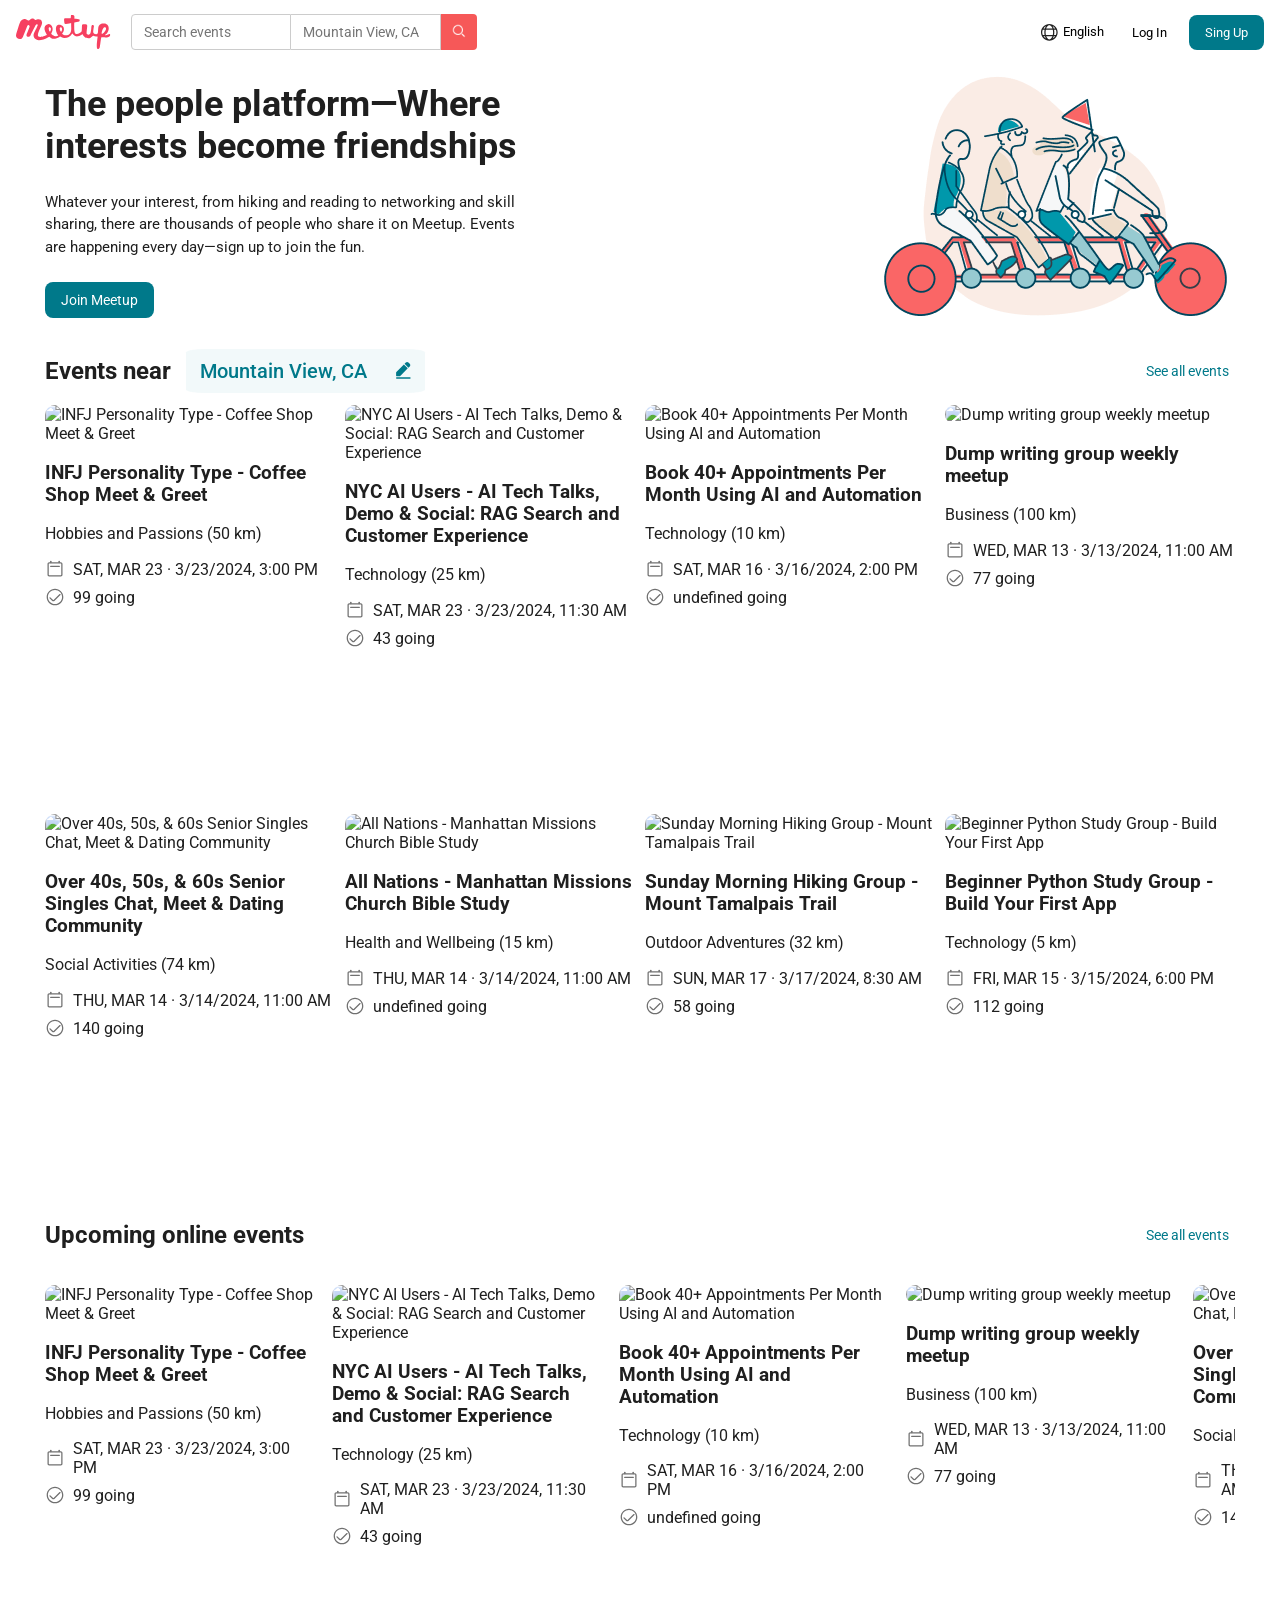
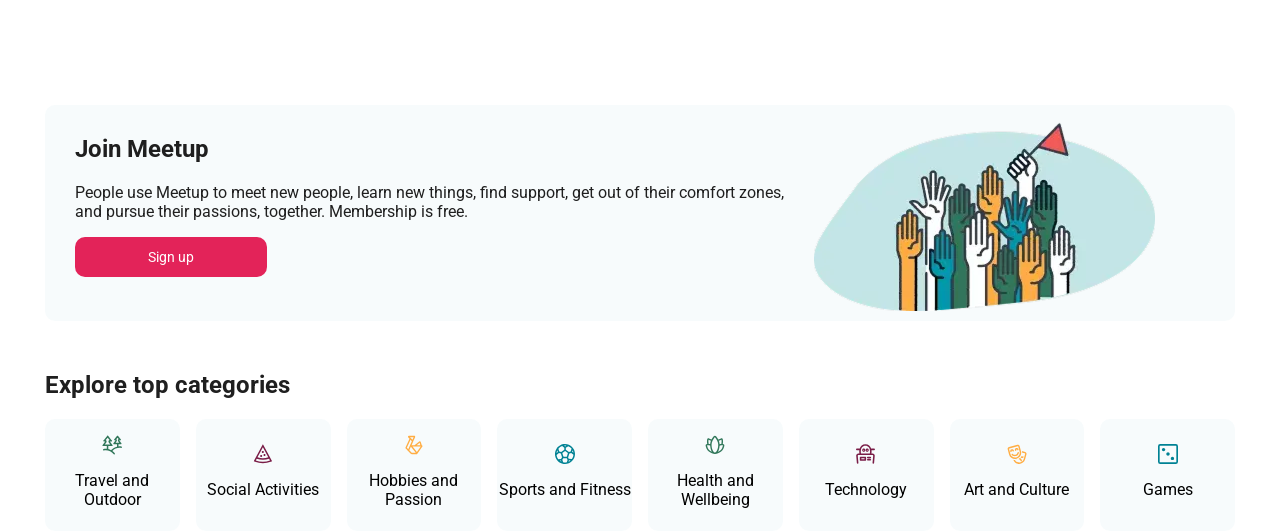
==== index.html @ 77be4f73 "add categories section with dynamic boxes for improved content display" ====
<!DOCTYPE html>
<html lang="en">
  <head>
    <meta charset="UTF-8" />
    <meta name="viewport" content="width=device-width, initial-scale=1.0" />
    <link rel="stylesheet" href="styles/styles.css" />
    <link rel="preconnect" href="https://fonts.googleapis.com" />
    <link rel="preconnect" href="https://fonts.gstatic.com" crossorigin />
    <link
      href="https://fonts.googleapis.com/css2?family=Oswald:wght@200..700&family=Roboto:ital,wght@0,100..900;1,100..900&display=swap"
      rel="stylesheet"
    />
    <title>Document</title>
  </head>
  <body>
    <header>
      <div class="leftside">
        <img src="assets/icons/SVG.svg" alt="logo" id="logo" />
        <form class="search-bar">
          <input type="text" name="" id="" placeholder="Search events" />
          <input type="text" name="" id="" placeholder="Mountain View, CA" />
          <button class="search-button">
            <img src="assets/icons/search.png" alt="search" />
          </button>
        </form>
      </div>
      <div class="rightside">
        <button class="language">
          <img src="assets/icons/language.svg" alt="" />English
        </button>
        <button class="btn-alt" id="logIn">Log In</button>
        <button class="btn" id="signIn">Sing Up</button>
      </div>
    </header>
    <main>
      <div class="mainBlock">
        <div class="textButtonBlock">
          <h1>The people platform—Where interests become friendships</h1>
          <p>
            Whatever your interest, from hiking and reading to networking and
            skill sharing, there are thousands of people who share it on Meetup.
            Events are happening every day—sign up to join the fun.
          </p>
          <button class="btn" id="join">Join Meetup</button>
        </div>

        <div class="imageBox">
          <img src="assets/images/irl_event.svg fill.png" alt="gangbangImg" />
        </div>
      </div>
      <div class="events">
        <div class="eventBar">
          <div class="eventLeft">
            <h2>Events near</h2>
            <div class="eventsAddres">
              <p>Mountain View, CA</p>
              <img src="assets/icons/pancil.svg" alt="penis" />
            </div>
          </div>
          <button class="seAllEventsBtn">See all events</button>
        </div>
        <div class="eventsList"></div>
      </div>
      <div class="upcomigEvents">
        <div class="headerUpEvents">
          <h2>Upcoming online events</h2>
          <button class="seAllUpEventsBtn">See all events</button>
        </div>
        <div class="upcommingList"></div>
      </div>
      <div class="joinMeetUp">
        <div class="joinBox">
          <div class="boxLeft">
            <h2>Join Meetup</h2>
            <p>
              People use Meetup to meet new people, learn new things, find
              support, get out of their comfort zones, and pursue their
              passions, together. Membership is free.
            </p>
            <button class="signInBtn">Sign up</button>
          </div>
          <img src="assets/images/imageHands.png" alt="handJob" />
        </div>
      </div>
      <div class="categories">
        <h2>Explore top categories</h2>
        <!-- This section will contain "Boxes" dynamically added using forEach in JavaScript -->
        <div class="boxes"></div>
      </div>
      <div class="cities"></div>
      <div class="instruction"></div>
      <div class="frendships"></div>
    </main>
    <footer></footer>
    <script src="scripts/script.js"></script>
    <script type="module" src="scripts/script.js"></script>
  </body>
</html>
---- styles/styles.css ----
* {
  box-sizing: border-box;
  font-family: "Roboto", sans-serif;
}

#logo {
  cursor: pointer;
}

body {
  margin: 0;
  font-family: Arial, sans-serif;
  color: #1f1f1f;
}

button {
  border: 0;
  cursor: pointer;
  font-size: 14px;
}

.btn {
  padding: 10px 16px;
  border-radius: 8px;
  background: #00798a;
  color: #fff;
}

.btn-alt {
  background: none;
}

header {
  height: 64px;
  padding: 0 16px;
  display: flex;
  align-items: center;
  justify-content: space-between;
}
header .leftside,
header .rightside {
  display: flex;
  align-items: center;
}
header .leftside {
  gap: 20px;
}
header .rightside {
  gap: 16px;
}
header .rightside button {
  background: none;
  font-size: 13px;
}
header .rightside .btn {
  background: #00798a;
  color: #fff;
}
header .rightside .language {
  display: flex;
  gap: 5px;
}

.search-bar {
  display: flex;
}
.search-bar input {
  height: 36px;
  padding: 0 12px;
  border: 1px solid #ccc;
  font-size: 14px;
}
.search-bar input:first-child {
  width: 160px;
  border-radius: 4px 0 0 4px;
}
.search-bar input:nth-child(2) {
  width: 150px;
  border-left: 0;
}
.search-bar .search-button {
  width: 36px;
  height: 36px;
  background: #f65858;
  border-radius: 0 4px 4px 0;
}
.search-bar .search-button img {
  width: 16px;
  height: 16px;
}

main {
  max-width: 1190px;
  margin: 0 auto;
}

.mainBlock {
  display: flex;
  align-items: center;
  justify-content: space-between;
}

.textButtonBlock {
  max-width: 480px;
}
.textButtonBlock h1 {
  margin: 0 0 24px;
  font-size: 36px;
}
.textButtonBlock p {
  margin: 0 0 24px;
  font-size: 15px;
  line-height: 1.5;
}

.imageBox img {
  max-width: 100%;
}

.eventBar {
  display: flex;
  justify-content: space-between;
  align-items: center;
}

.eventLeft {
  display: flex;
  align-items: center;
  gap: 15px;
}

.eventsAddres {
  background-color: rgba(151, 202, 209, 0.12);
  color: #00798a;
  width: 239.42px;
  height: 44px;
  display: flex;
  justify-content: space-around;
  align-items: center;
  border-radius: 8%;
}
.eventsAddres p {
  font-size: 20px;
  font-weight: 500;
}

.eventsList {
  display: grid;
  grid-template-columns: repeat(4, 1fr);
  grid-template-rows: repeat(4, 1fr);
  gap: 10px;
  height: 750px;
  overflow-y: hidden;
}
.eventsList .event-card {
  width: 100%;
  height: 399px;
}
.eventsList .event-card .event-card__image {
  width: 100%;
  height: 153px;
  -o-object-fit: cover;
     object-fit: cover;
  border-radius: 10px;
}

.event-card__info {
  display: flex;
  align-items: center;
  gap: 8px;
  margin: 0 0 8px;
}
.event-card__info img {
  width: 20px;
  height: 20px;
  flex-shrink: 0;
}

.seAllEventsBtn {
  background-color: transparent;
  color: #00798a;
}

.upcomigEvents {
  margin-top: 30px;
}

.headerUpEvents {
  display: flex;
  justify-content: space-between;
  align-items: center;
  height: 100px;
}

.seAllUpEventsBtn {
  background-color: transparent;
  color: #00798a;
}

.upcommingList {
  display: flex;
  gap: 15px;
  height: 420px;
  overflow-x: auto;
  overflow-y: hidden;
}
.upcommingList .event-card {
  width: 272px;
  height: 399px;
  flex-shrink: 0;
}
.upcommingList .event-card .event-card__image {
  width: 100%;
  height: 153px;
  -o-object-fit: cover;
     object-fit: cover;
  border-radius: 10px;
}

.joinBox {
  display: flex;
  max-width: 1192px;
  max-height: 236px;
  height: 100%;
  width: 100%;
  background-color: rgba(151, 202, 209, 0.08);
  padding: 10px 30px;
  border-radius: 10px;
}

.boxLeft {
  max-width: 739px;
  width: 100%;
}

.signInBtn {
  width: 192px;
  height: 40px;
  background-color: #e32359;
  color: white;
  border: 0;
  border-radius: 10px;
}

.categories {
  margin-top: 50px;
}

.boxes {
  display: flex;
  gap: 16px;
  align-items: center;
  justify-content: center;
}
.boxes .box {
  width: 135px;
  height: 112px;
  background-color: rgba(151, 202, 209, 0.08);
  color: black;
  border-radius: 10px;
  display: flex;
  padding-top: 10px;
  flex-direction: column;
  align-items: center;
  justify-content: center;
  text-align: center;
}/*# sourceMappingURL=styles.css.map */
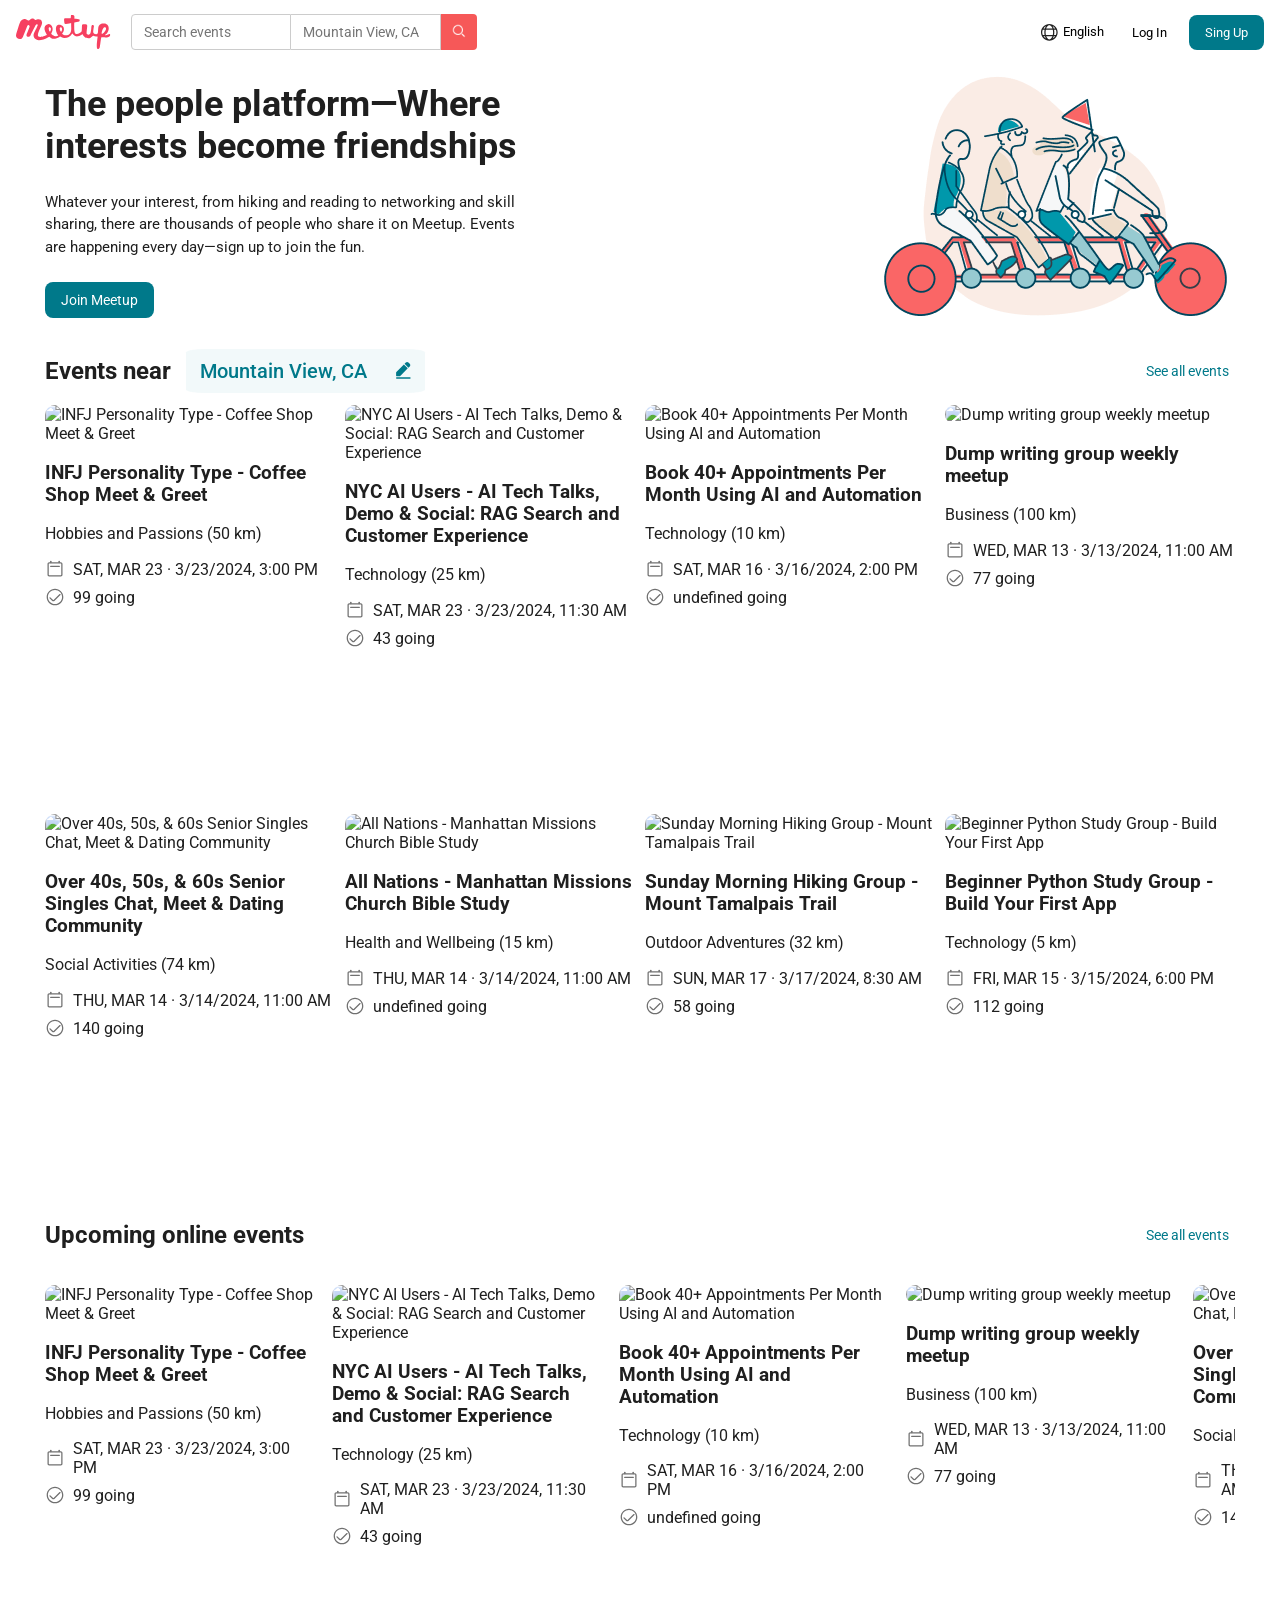
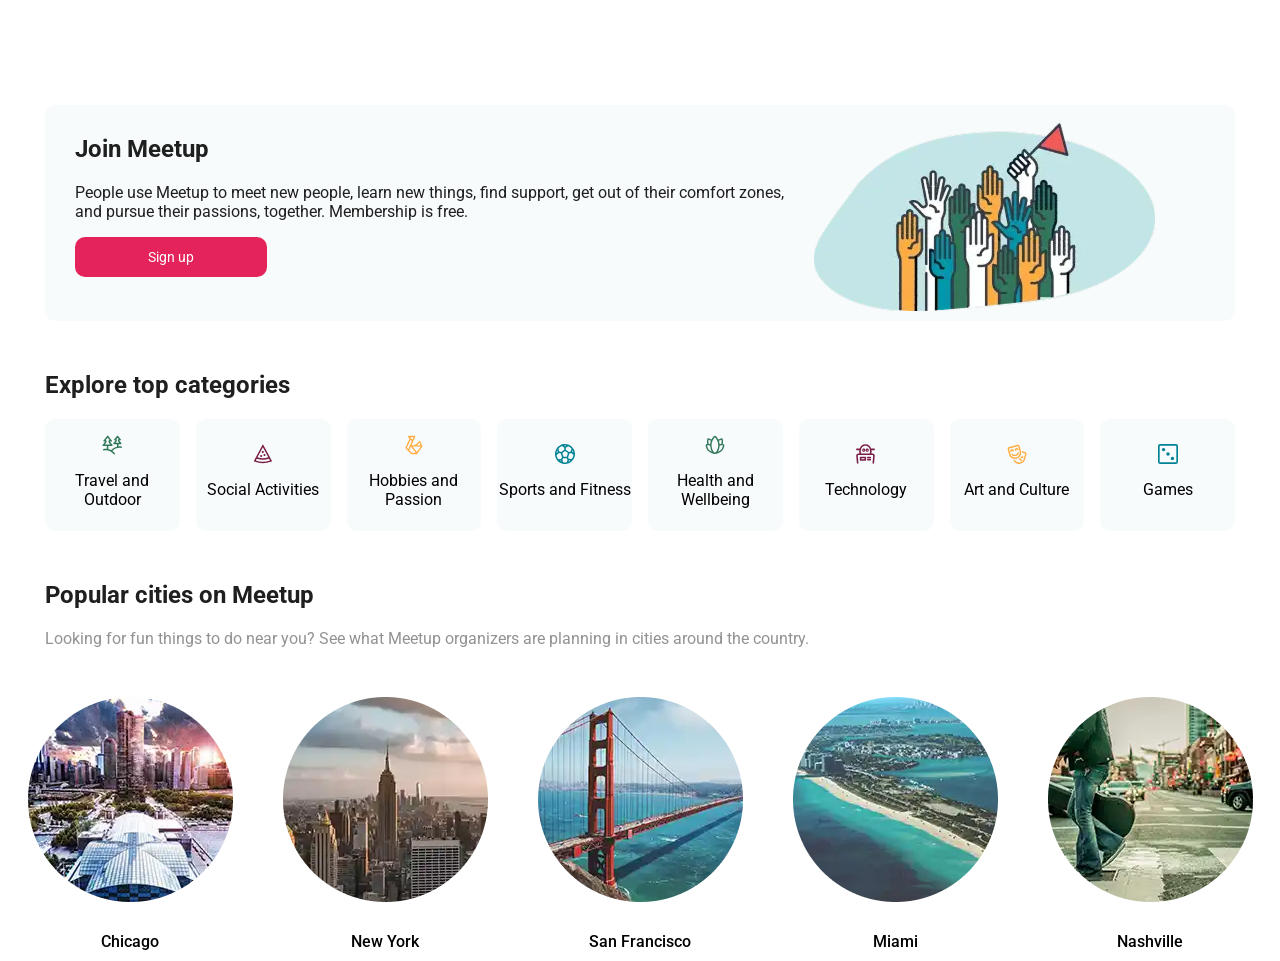
==== commit 58ad348d: "add popular cities section with dynamic city cards and improved styles" ====
--- a/index.html
+++ b/index.html
@@ -87,7 +87,14 @@
         <!-- This section will contain "Boxes" dynamically added using forEach in JavaScript -->
         <div class="boxes"></div>
       </div>
-      <div class="cities"></div>
+      <div class="cities">
+        <h2>Popular cities on Meetup</h2>
+        <p class="citiesBox_text">
+          Looking for fun things to do near you? See what Meetup organizers are
+          planning in cities around the country.
+        </p>
+        <div class="cities_box"></div>
+      </div>
       <div class="instruction"></div>
       <div class="frendships"></div>
     </main>
--- a/styles/styles.css
+++ b/styles/styles.css
@@ -264,4 +264,35 @@
   align-items: center;
   justify-content: center;
   text-align: center;
+}
+
+.cities {
+  margin-top: 50px;
+}
+.cities p {
+  color: #929292;
+}
+
+.cities_box {
+  display: flex;
+  justify-content: center;
+  flex-direction: row;
+  align-items: center;
+  gap: 50px;
+}
+
+.city_card {
+  margin-top: 40px;
+  height: 257px;
+  width: 205px;
+  display: flex;
+  justify-content: center;
+  align-items: center;
+  flex-direction: column;
+}
+.city_card p {
+  margin-top: 30px;
+  text-transform: capitalize;
+  color: black;
+  font-weight: 500;
 }/*# sourceMappingURL=styles.css.map */
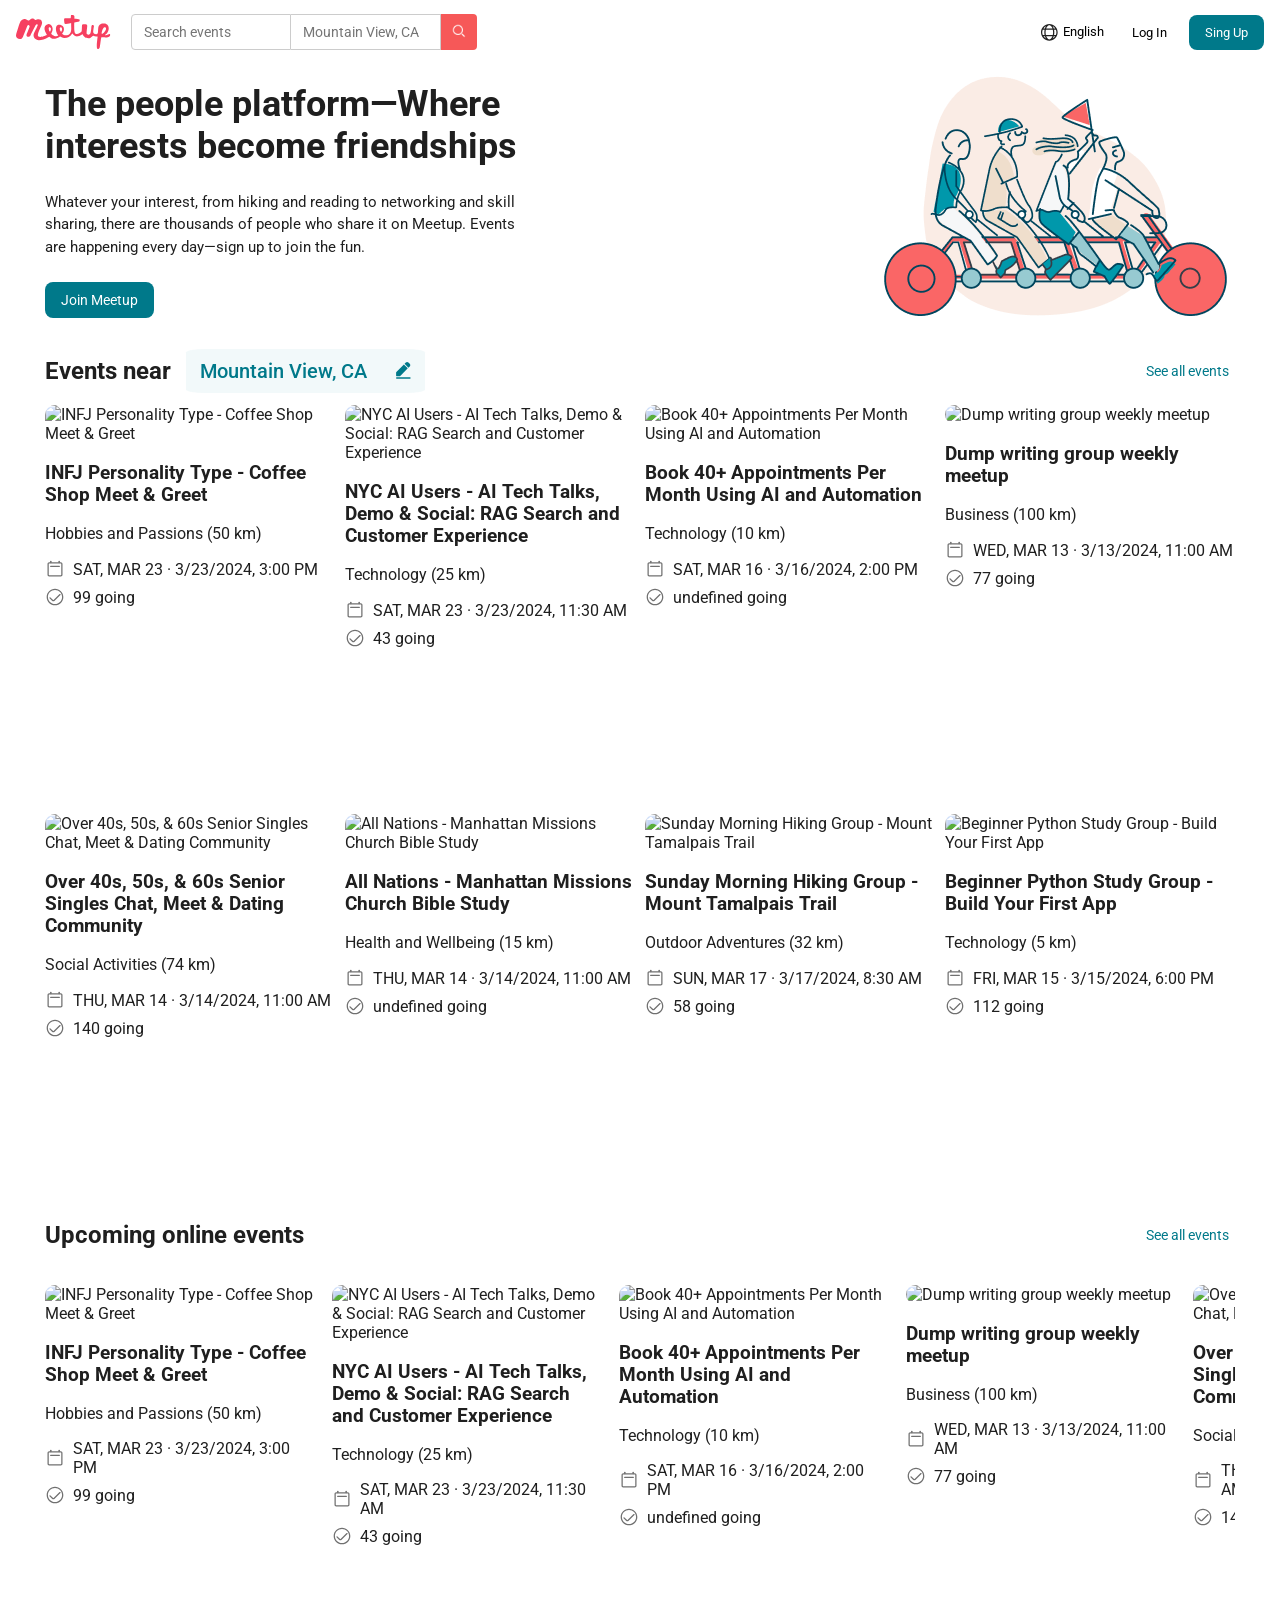
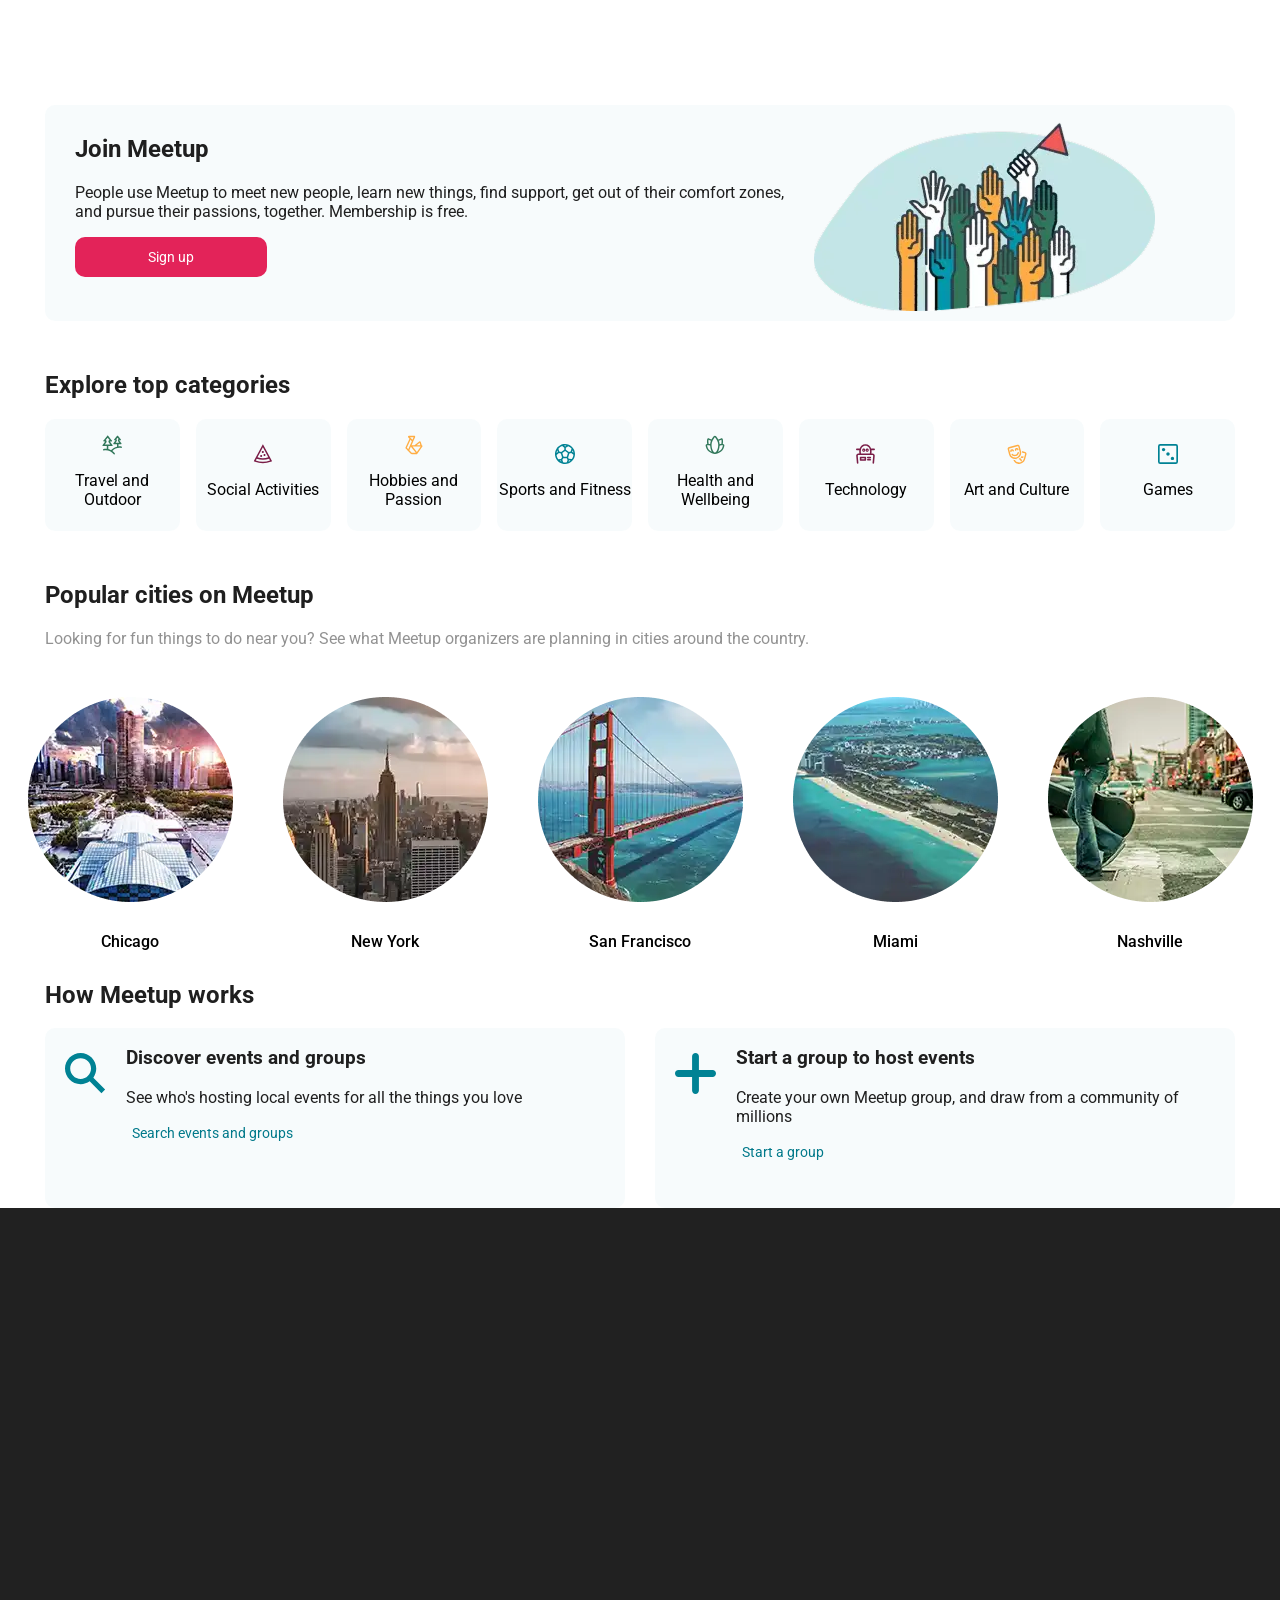
==== commit ec83109f: "add instructional section with event discovery and group creation features; update styles for improv" ====
--- a/index.html
+++ b/index.html
@@ -95,7 +95,30 @@
         </p>
         <div class="cities_box"></div>
       </div>
-      <div class="instruction"></div>
+      <div class="instruction">
+        <h2>How Meetup works</h2>
+        <div class="two_box_section">
+          <div class="container">
+            <img src="assets/icons/Vector.svg" alt="search" />
+            <div class="infoText">
+              <h3>Discover events and groups</h3>
+              <p>See who's hosting local events for all the things you love</p>
+              <button>Search events and groups</button>
+            </div>
+          </div>
+          <div class="container">
+            <img src="/assets/icons/Vector-1.svg" alt="groupEvent" />
+            <div class="infoText">
+              <h3>Start a group to host events</h3>
+              <p>
+                Create your own Meetup group, and draw from a community of
+                millions
+              </p>
+              <button>Start a group</button>
+            </div>
+          </div>
+        </div>
+      </div>
       <div class="frendships"></div>
     </main>
     <footer></footer>
--- a/styles/styles.css
+++ b/styles/styles.css
@@ -11,6 +11,7 @@
   margin: 0;
   font-family: Arial, sans-serif;
   color: #1f1f1f;
+  background-color: white;
 }
 
 button {
@@ -295,4 +296,33 @@
   text-transform: capitalize;
   color: black;
   font-weight: 500;
+}
+
+.two_box_section {
+  display: flex;
+  justify-content: space-between;
+}
+
+.container {
+  background-color: rgba(151, 202, 209, 0.08);
+  width: 580px;
+  height: 180px;
+  border-radius: 10px;
+  display: flex;
+  flex-direction: row;
+}
+.container img {
+  width: 41px;
+  height: 41px;
+  margin: 25px 20px;
+}
+.container button {
+  background-color: transparent;
+  color: #00798a;
+}
+
+footer {
+  height: 559px;
+  width: 100%;
+  background-color: #212121;
 }/*# sourceMappingURL=styles.css.map */
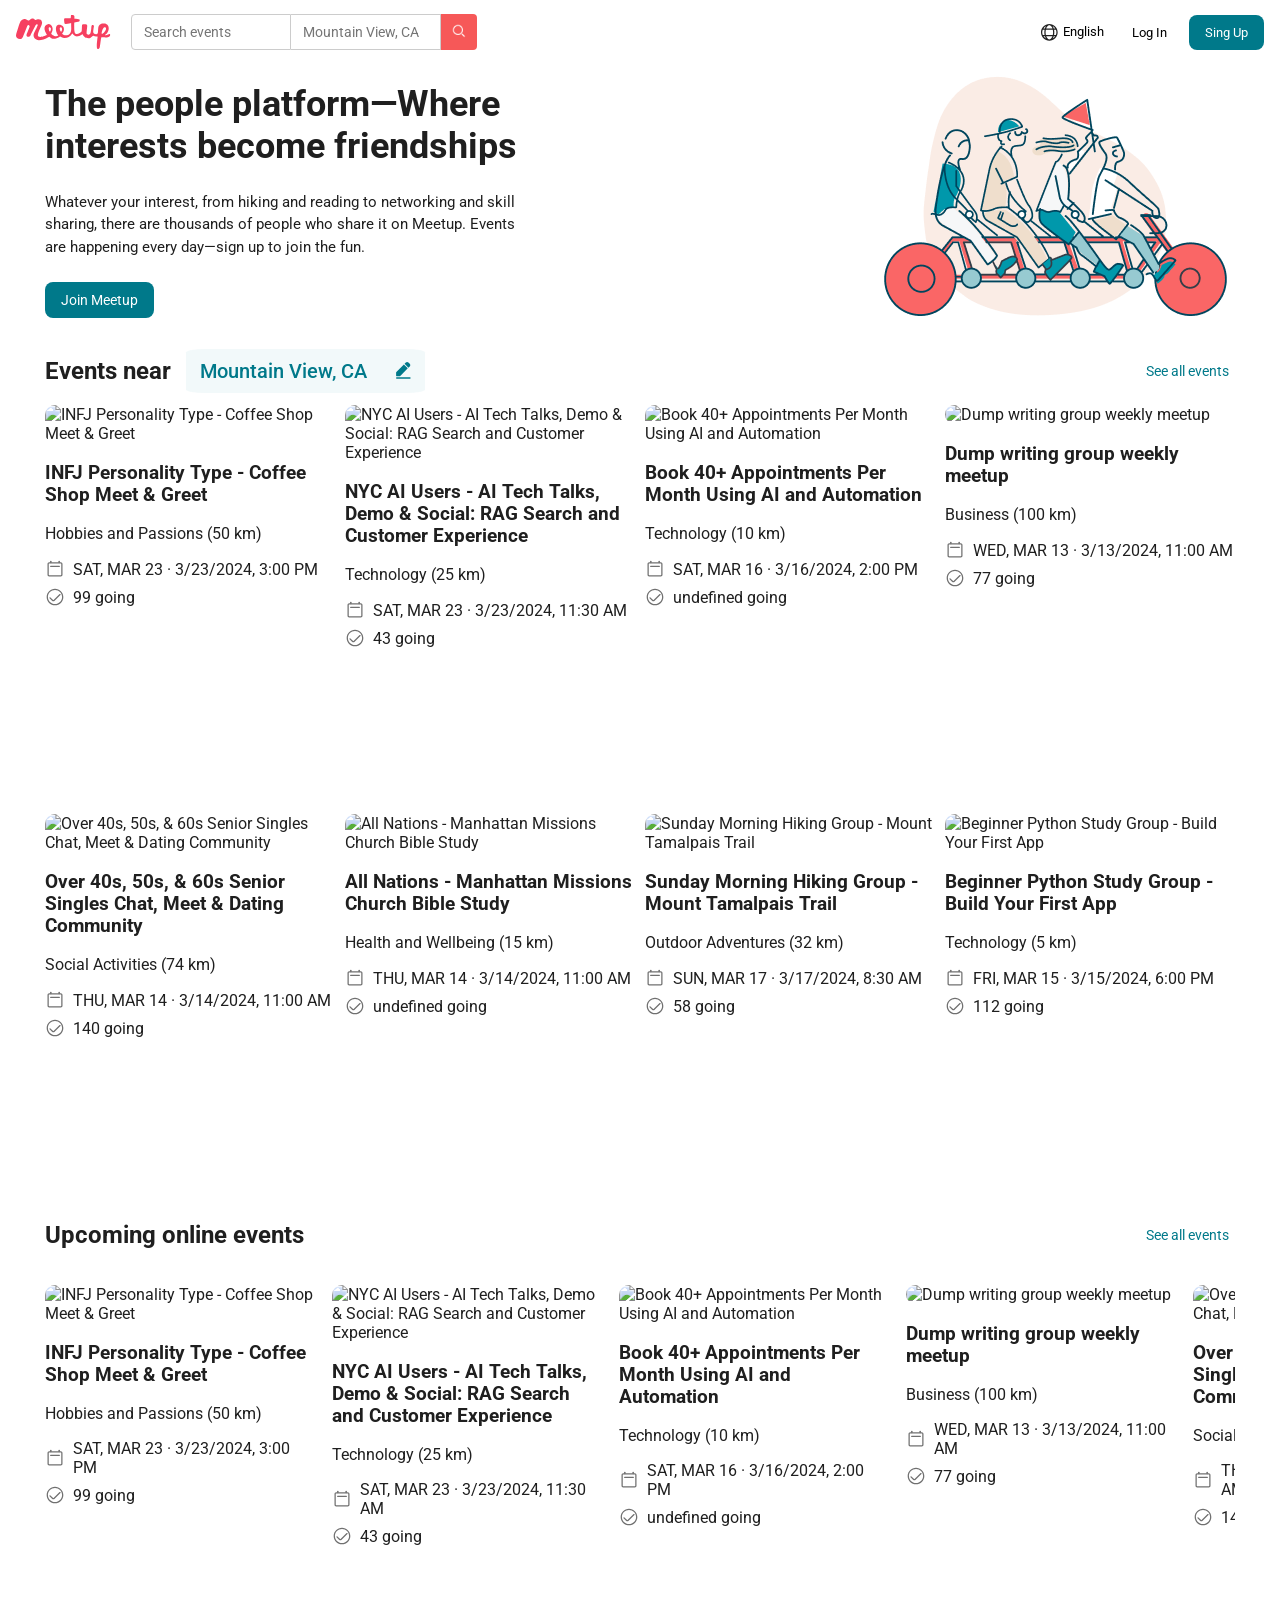
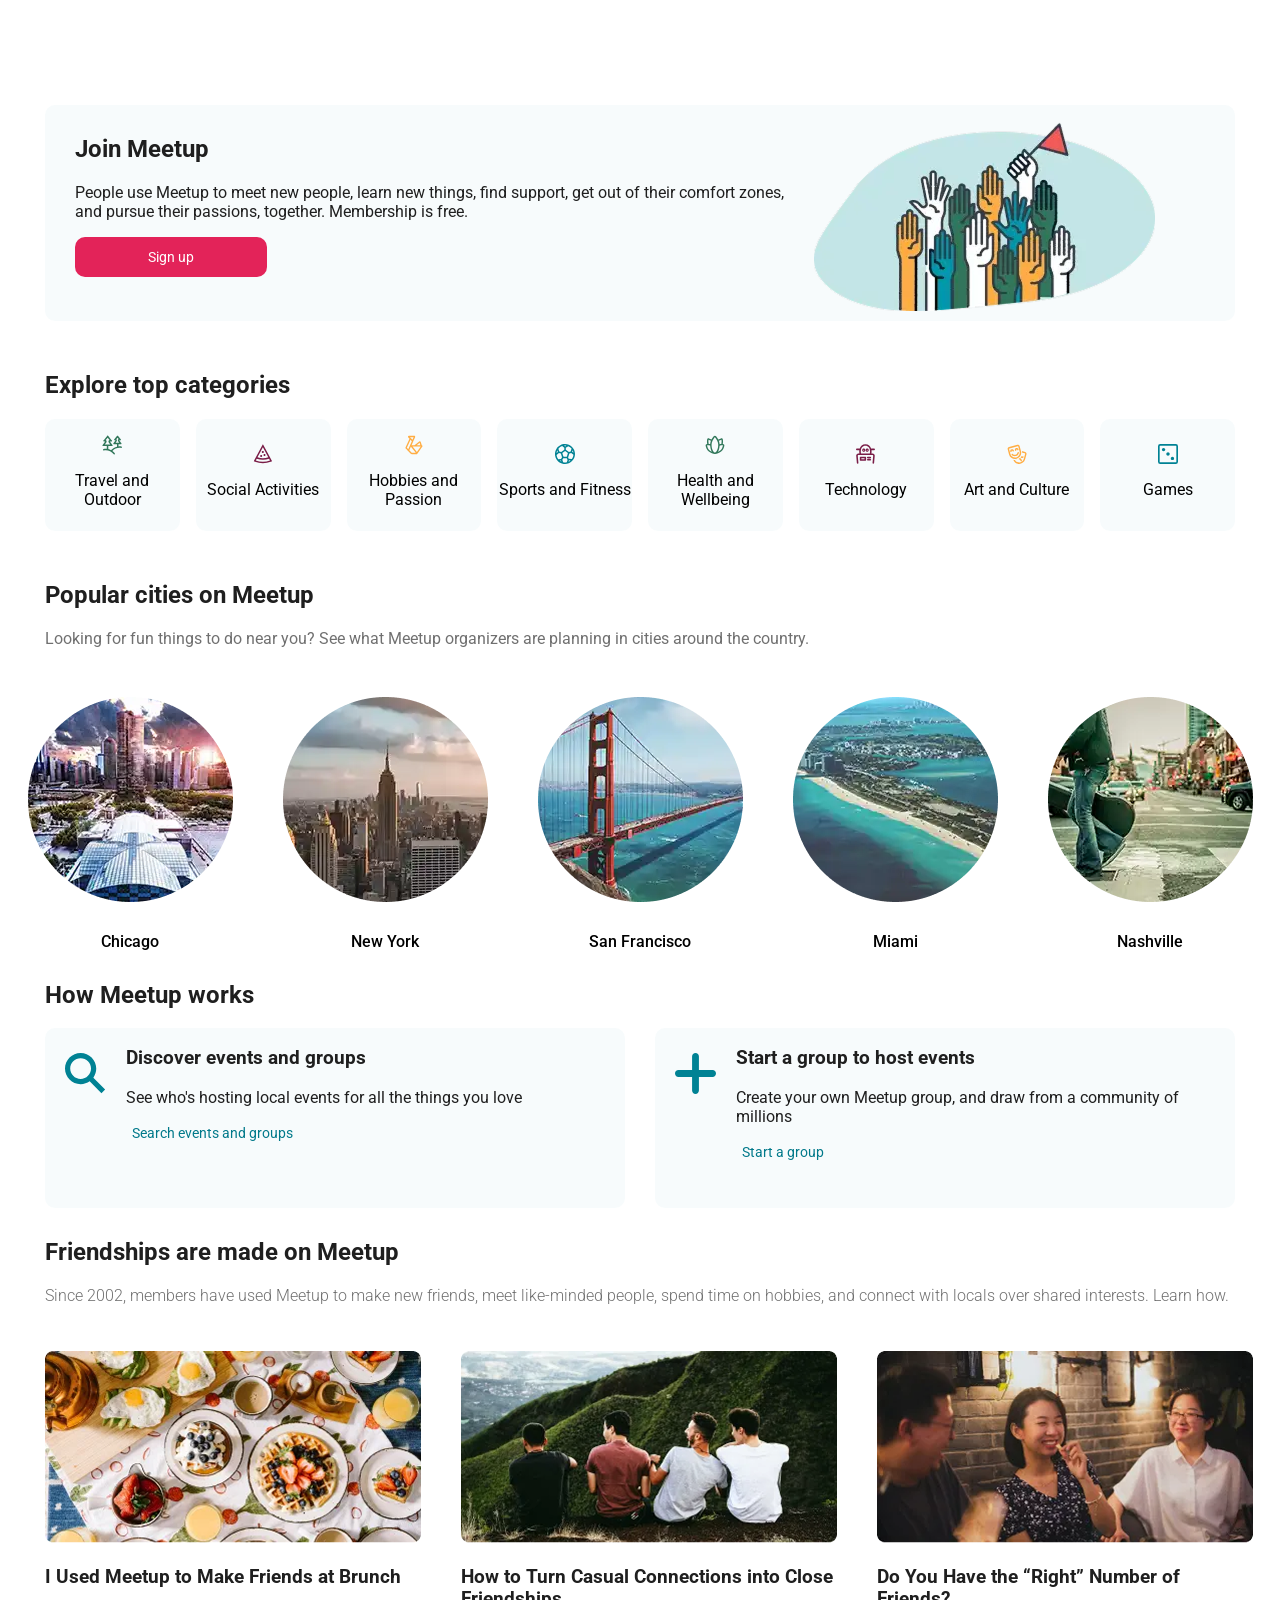
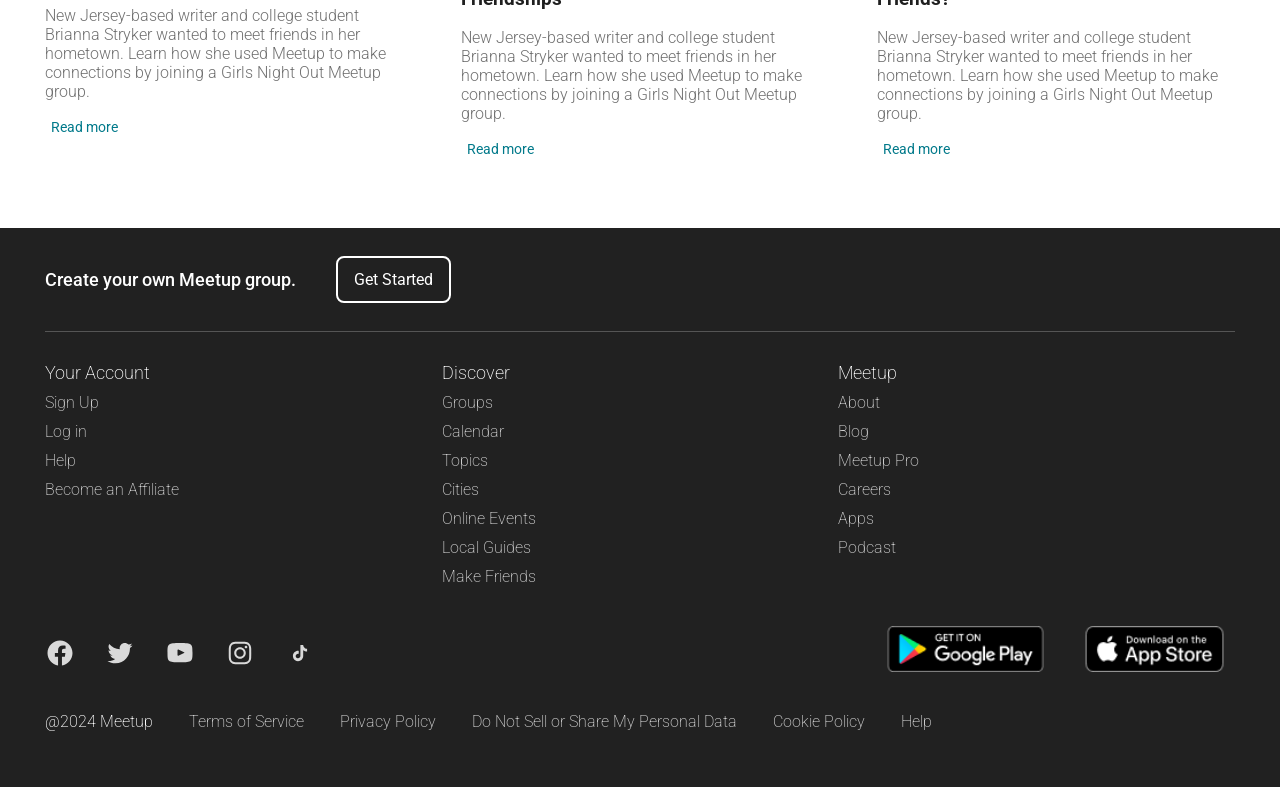
==== commit c6ecd824: "add friendships section with dynamic posts and footer enhancements; update styles for improved layou" ====
--- a/index.html
+++ b/index.html
@@ -119,9 +119,113 @@
           </div>
         </div>
       </div>
-      <div class="frendships"></div>
+      <div class="frendships">
+        <h2>Friendships are made on Meetup</h2>
+        <p>
+          Since 2002, members have used Meetup to make new friends, meet
+          like-minded people, spend time on hobbies, and connect with locals
+          over shared interests. Learn how.
+        </p>
+        <div class="frendshipsPosts">
+          <!-- This section will contain "Posts" dynamically added using forEach in JavaScript -->
+        </div>
+      </div>
     </main>
-    <footer></footer>
+    <footer>
+      <div class="first_footerBlock">
+        <p>Create your own Meetup group.</p>
+        <button>Get Started</button>
+      </div>
+      <div class="second_footerBlock">
+        <div class="list_one">
+          <ul>
+            <li>Your Account</li>
+            <li>Sign Up</li>
+            <li>Log in</li>
+            <li>Help</li>
+            <li>Become an Affiliate</li>
+          </ul>
+        </div>
+        <div class="list_two">
+          <ul>
+            <li>Discover</li>
+            <li>Groups</li>
+            <li>Calendar</li>
+            <li>Topics</li>
+            <li>Cities</li>
+            <li>Online Events</li>
+            <li>Local Guides</li>
+            <li>Make Friends</li>
+          </ul>
+        </div>
+        <div class="list_three">
+          <ul>
+            <li>Meetup</li>
+            <li>About</li>
+            <li>Blog</li>
+            <li>Meetup Pro</li>
+            <li>Careers</li>
+            <li>Apps</li>
+            <li>Podcast</li>
+          </ul>
+        </div>
+      </div>
+      <div class="footer_socialMedia">
+        <ul>
+          <li>
+            <img
+              src="assets/icons/socialmedia/Link - Meetup on Facebook → SVG.svg"
+              alt="Facebook"
+            />
+          </li>
+          <li>
+            <img
+              src="assets/icons/socialmedia/Link - Meetup on Twitter → SVG.svg"
+              alt="Twitter"
+            />
+          </li>
+          <li>
+            <img
+              src="assets/icons/socialmedia/Link - Meetup on YouTube → SVG.svg"
+              alt="YouTube"
+            />
+          </li>
+          <li>
+            <img
+              src="assets/icons/socialmedia/Link - Instagram → SVG.svg"
+              alt="Insa"
+            />
+          </li>
+          <li>
+            <img
+              src="assets/icons/socialmedia/Link - TikTok → SVG.svg"
+              alt="Tiktok"
+            />
+          </li>
+        </ul>
+        <div class="apps">
+          <img
+            src="assets/icons/stores/Link - Download app from Google Play → download_en-US.svg.png"
+            alt="GooglePlay"
+          />
+          <img
+            src="assets/icons/stores/Link - Download app from App Store → download_en-US.svg.png"
+            alt="AppStore"
+          />
+        </div>
+      </div>
+      <div class="lastList">
+        <ul>
+          <li>@2024 Meetup</li>
+          <li>Terms of Service</li>
+          <li>Privacy Policy</li>
+          <li>Do Not Sell or Share My Personal Data</li>
+          <li>Cookie Policy</li>
+          <li>Help</li>
+        </ul>
+      </div>
+    </footer>
+
     <script src="scripts/script.js"></script>
     <script type="module" src="scripts/script.js"></script>
   </body>
--- a/styles/styles.css
+++ b/styles/styles.css
@@ -271,7 +271,7 @@
   margin-top: 50px;
 }
 .cities p {
-  color: #929292;
+  color: #707070;
 }
 
 .cities_box {
@@ -321,8 +321,133 @@
   color: #00798a;
 }
 
+.frendships {
+  margin-top: 30px;
+}
+.frendships p {
+  color: #707070;
+  font-weight: 300;
+}
+
+.frendshipsPosts {
+  display: flex;
+  flex-direction: row;
+  gap: 40px;
+}
+.frendshipsPosts .post {
+  margin-top: 30px;
+  cursor: pointer;
+  gap: 10px;
+}
+.frendshipsPosts .post img {
+  width: 376px;
+  height: 191.5px;
+}
+.frendshipsPosts .post p {
+  width: 370px;
+  color: #707070;
+  font-weight: 300;
+}
+.frendshipsPosts .post button {
+  background-color: transparent;
+  color: #00798a;
+}
+.frendshipsPosts {
+  margin-bottom: 70px;
+}
+
 footer {
   height: 559px;
   width: 100%;
   background-color: #212121;
+  color: white;
+  font-weight: 200;
+  display: flex;
+  flex-direction: column;
+  align-items: center;
+}
+footer > div {
+  width: 100%;
+  max-width: 1190px;
+}
+footer ul {
+  list-style: none;
+  margin: 0;
+  padding: 0;
+}
+footer li {
+  color: #cfcfcf;
+}
+
+.first_footerBlock {
+  display: flex;
+  align-items: center;
+  gap: 40px;
+  padding: 28px 0;
+  border-bottom: 1px solid #555;
+}
+.first_footerBlock p {
+  margin: 0;
+  font-size: 18px;
+  font-weight: 500;
+}
+.first_footerBlock button {
+  background: transparent;
+  color: white;
+  border: 2px solid white;
+  border-radius: 8px;
+  padding: 12px 16px;
+  font-size: 16px;
+}
+
+.second_footerBlock {
+  display: flex;
+  padding-top: 30px;
+}
+.second_footerBlock .list_one,
+.second_footerBlock .list_two,
+.second_footerBlock .list_three {
+  flex: 1;
+}
+.second_footerBlock li {
+  margin-bottom: 10px;
+  font-size: 16px;
+}
+.second_footerBlock li:first-child {
+  font-size: 18px;
+  color: white;
+}
+
+.footer_socialMedia {
+  display: flex;
+  justify-content: space-between;
+  align-items: flex-end;
+  margin-top: 30px;
+}
+.footer_socialMedia ul {
+  display: flex;
+  gap: 30px;
+}
+.footer_socialMedia li img {
+  width: 30px;
+  height: 30px;
+}
+.footer_socialMedia .apps {
+  display: flex;
+  gap: 28px;
+}
+.footer_socialMedia .apps img {
+  height: 46px;
+  width: auto;
+}
+
+.lastList {
+  margin-top: 40px;
+}
+.lastList ul {
+  display: flex;
+  gap: 36px;
+}
+.lastList li:first-child {
+  color: white;
 }/*# sourceMappingURL=styles.css.map */
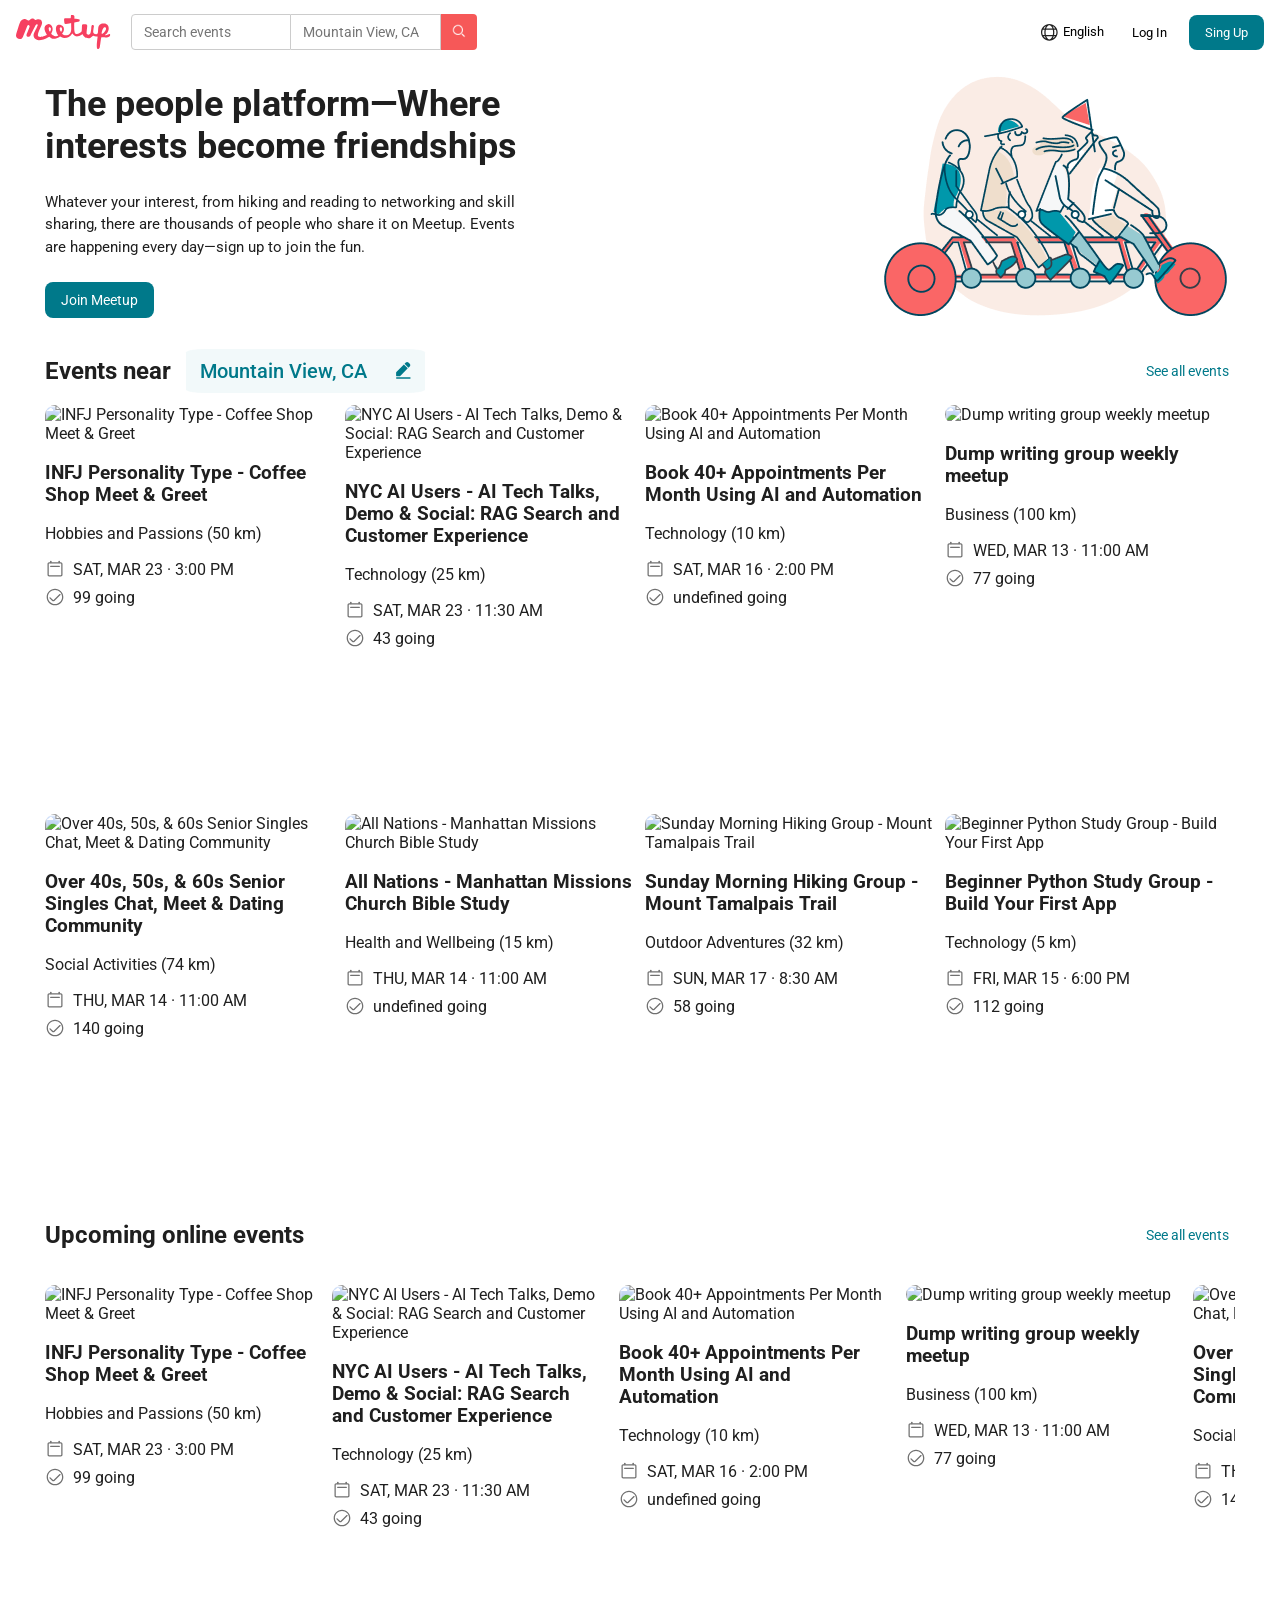
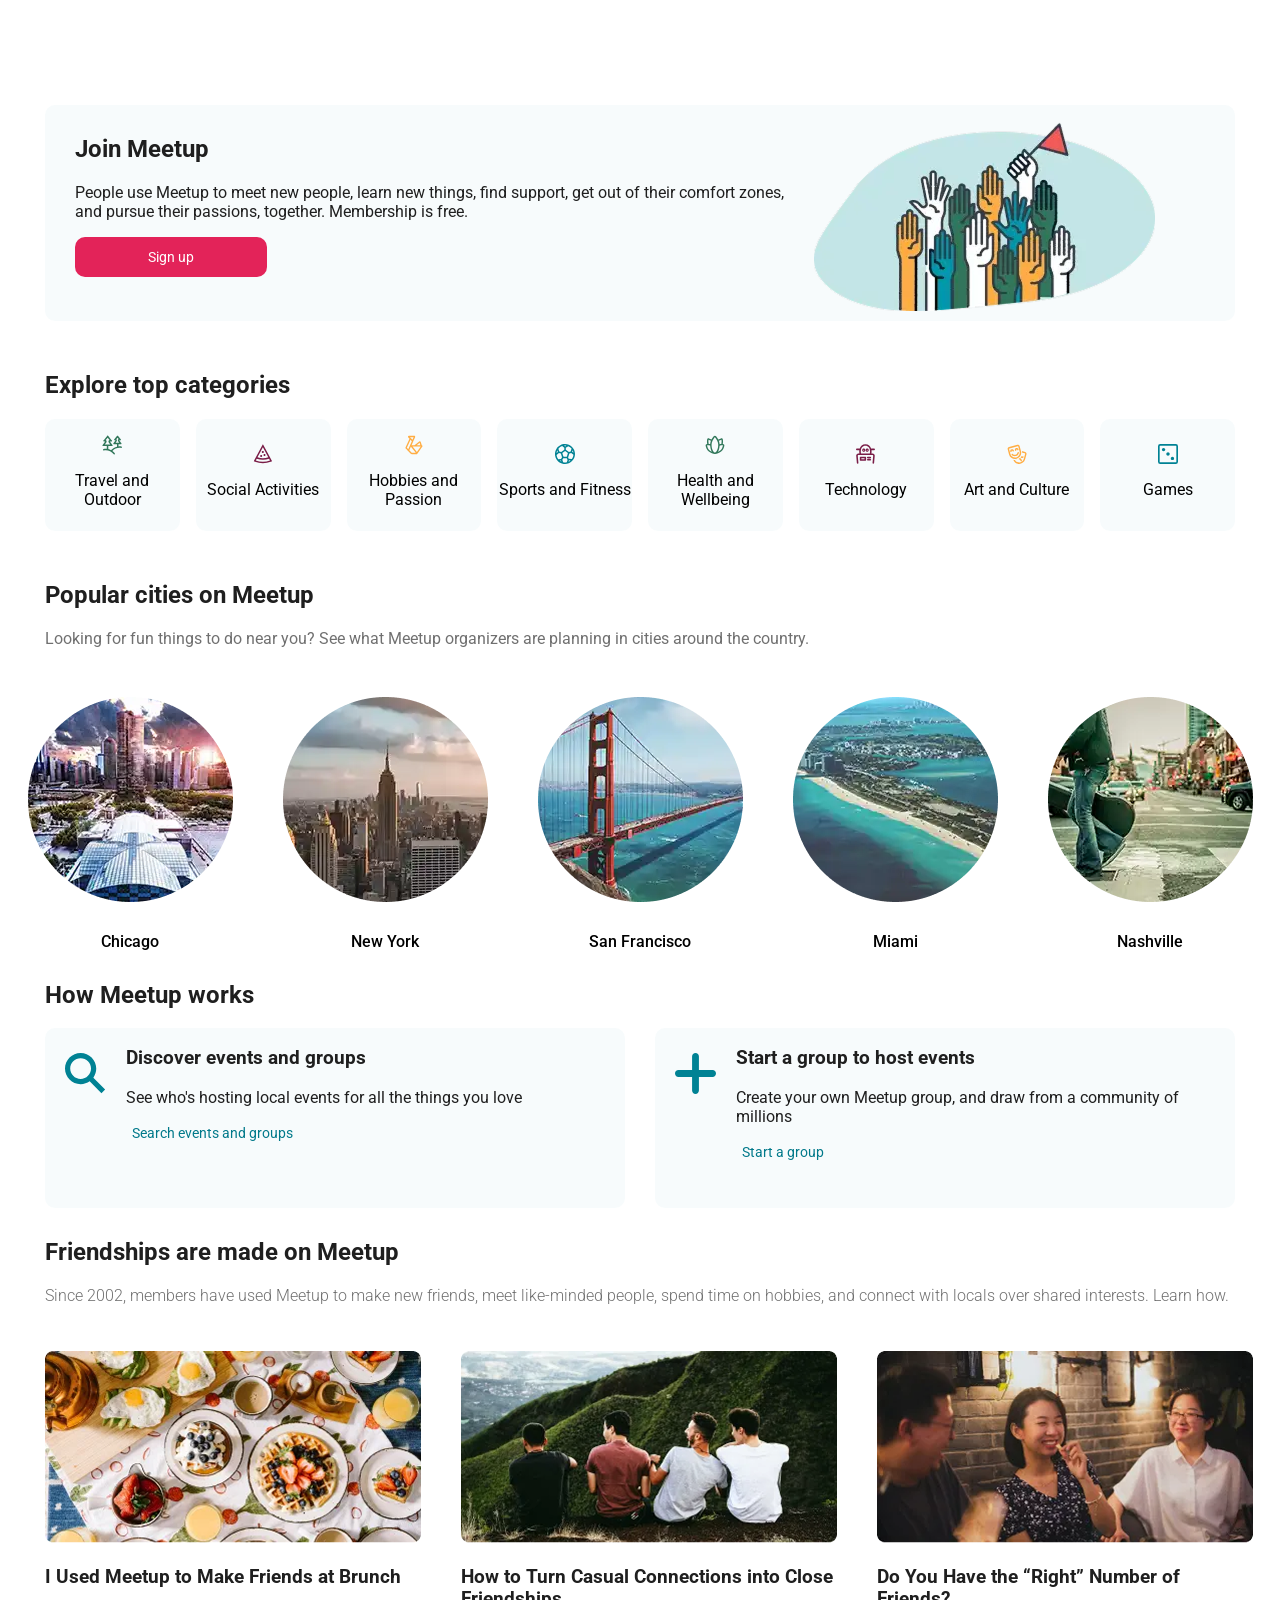
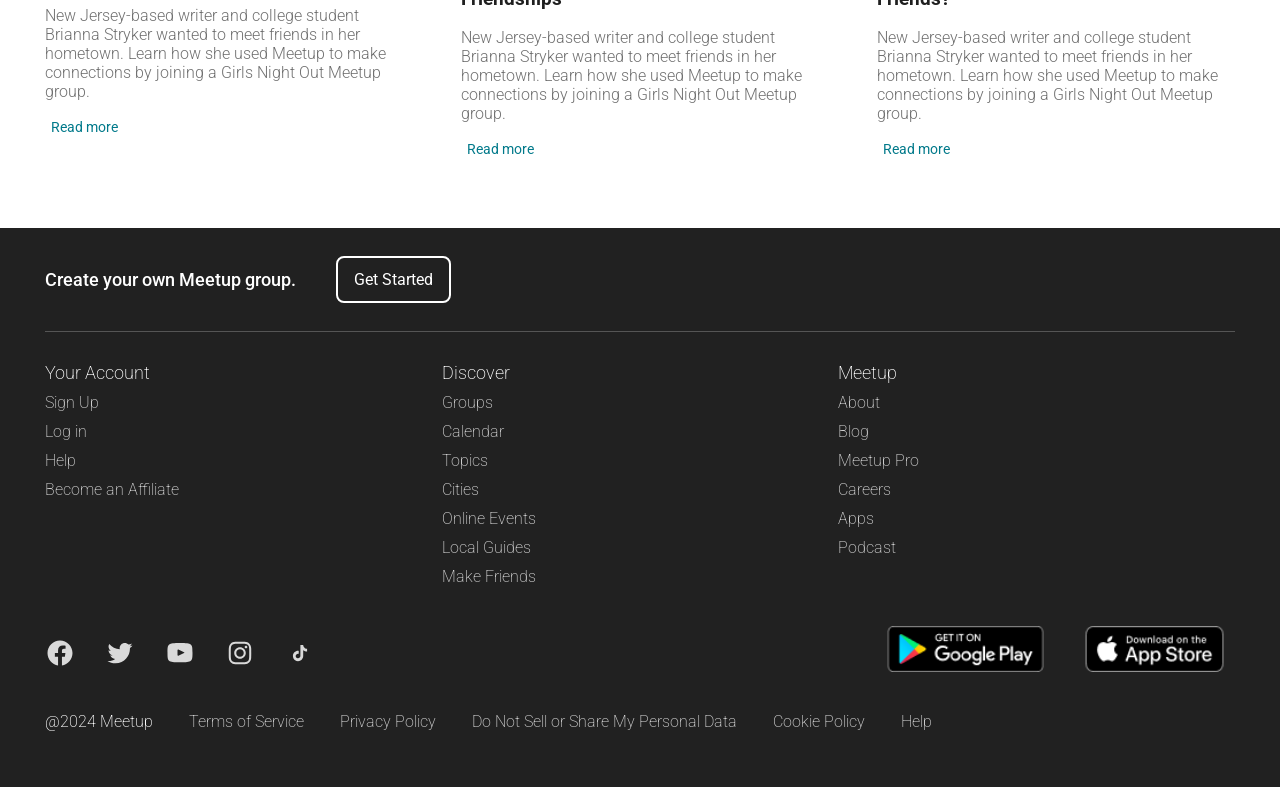
==== commit 8650ac0b: "update script references and add map functionality; enhance styles for responsive design" ====
--- a/index.html
+++ b/index.html
@@ -226,7 +226,7 @@
       </div>
     </footer>
 
-    <script src="scripts/script.js"></script>
-    <script type="module" src="scripts/script.js"></script>
+    <script src="scripts/main.js"></script>
+    <script type="module" src="scripts/main.js"></script>
   </body>
 </html>
--- a/styles/styles.css
+++ b/styles/styles.css
@@ -1,3 +1,4 @@
+@charset "UTF-8";
 * {
   box-sizing: border-box;
   font-family: "Roboto", sans-serif;
@@ -93,6 +94,7 @@
 main {
   max-width: 1190px;
   margin: 0 auto;
+  height: 100%;
 }
 
 .mainBlock {
@@ -165,6 +167,12 @@
   border-radius: 10px;
 }
 
+.event_list {
+  display: grid;
+  height: 750px;
+  overflow-y: hidden;
+}
+
 .event-card__info {
   display: flex;
   align-items: center;
@@ -450,4 +458,421 @@
 }
 .lastList li:first-child {
   color: white;
+}
+
+.sr-only {
+  position: absolute;
+  width: 1px;
+  height: 1px;
+  margin: -1px;
+  padding: 0;
+  border: 0;
+  overflow: hidden;
+  clip: rect(0 0 0 0);
+  white-space: nowrap;
+}
+
+main > h2 {
+  margin: 20px 0 12px;
+  font-size: 24px;
+  font-weight: 700;
+}
+
+/* вкладка "Events" */
+.events > h3 {
+  display: inline-block;
+  margin: 0 0 16px;
+  padding-bottom: 4px;
+  border-bottom: 2px solid #00798a;
+  color: #00798a;
+  font-size: 16px;
+  font-weight: 500;
+}
+
+.filters_bar {
+  max-width: 592px;
+}
+
+/* Адаптив */
+@media (max-width: 1024px) {
+  .map-card {
+    width: 240px;
+  }
+  .map-card__image {
+    height: 200px;
+  }
+}
+@media (max-width: 768px) {
+  .map-card {
+    display: none;
+  } /* в мобильном макете карты нет */
+}
+@media (max-width: 767px) {
+  /* ---------- header ---------- */
+  header {
+    height: auto;
+    flex-wrap: wrap;
+    row-gap: 12px;
+    padding: 12px 16px;
+    /* .leftside "растворяем" (display: contents), чтобы логотип, правые кнопки
+       и поиск стали соседями: логотип и кнопки в первой строке, поиск во второй */
+  }
+  header .leftside {
+    display: contents;
+  }
+  header .leftside > img {
+    order: 1;
+  }
+  header .rightside {
+    order: 2;
+    gap: 12px;
+  }
+  .search-bar {
+    order: 3;
+    width: 100%;
+  }
+  .search-bar input:first-child {
+    flex: 1;
+    width: auto;
+    min-width: 0;
+    height: 40px;
+  }
+  .search-bar {
+    /* поле города на мобильной версии скрыто */
+  }
+  .search-bar input:nth-child(2) {
+    display: none;
+  }
+  .search-bar .search-button {
+    width: 40px;
+    height: 40px;
+  }
+  /* ---------- общие отступы и заголовки ---------- */
+  main {
+    padding: 0 16px;
+  }
+  .eventBar h2,
+  .headerUpEvents h2 {
+    margin: 0;
+    font-size: 18px;
+  }
+  .joinBox h2,
+  .categories h2,
+  .cities h2,
+  .instruction h2,
+  .frendships h2 {
+    margin: 0 0 12px;
+    font-size: 18px;
+  }
+  /* ---------- hero ---------- */
+  .mainBlock {
+    flex-direction: column;
+    align-items: flex-start;
+    gap: 16px;
+    padding-top: 24px;
+  }
+  .textButtonBlock {
+    max-width: 100%;
+  }
+  .textButtonBlock h1 {
+    margin: 0 0 12px;
+    font-size: 24px;
+  }
+  .textButtonBlock p {
+    margin: 0;
+    font-size: 12px;
+  }
+  .textButtonBlock {
+    /* в макете кнопки Join Meetup в hero нет */
+  }
+  .textButtonBlock .btn {
+    display: none;
+  }
+  .imageBox {
+    align-self: center;
+  }
+  .imageBox img {
+    width: 100%;
+    max-width: 260px;
+  }
+  /* ---------- Events near / Upcoming online events ---------- */
+  .eventBar {
+    margin-top: 32px;
+  }
+  .eventLeft {
+    flex-wrap: wrap;
+    gap: 8px 12px;
+  }
+  .eventsAddres {
+    width: auto;
+    height: 32px;
+    padding: 0 12px;
+    gap: 8px;
+  }
+  .eventsAddres p {
+    margin: 0;
+    font-size: 14px;
+  }
+  .eventsAddres img {
+    width: 16px;
+    height: 16px;
+  }
+  .seAllEventsBtn,
+  .seAllUpEventsBtn {
+    display: none;
+  }
+  .upcomigEvents {
+    margin-top: 40px;
+  }
+  .headerUpEvents {
+    height: auto;
+    margin-bottom: 8px;
+  }
+  /* оба списка: вертикальная колонка карточек "картинка слева, текст справа" */
+  .eventsList,
+  .upcommingList {
+    display: flex;
+    flex-direction: column;
+    gap: 0;
+    height: auto;
+    overflow: visible;
+  }
+  .eventsList .event-card,
+  .upcommingList .event-card {
+    display: grid;
+    grid-template-columns: 96px 1fr;
+    -moz-column-gap: 12px;
+         column-gap: 12px;
+    align-content: start;
+    flex-shrink: 0;
+    width: 100%;
+    height: auto;
+    padding: 12px 0;
+    border-top: 1px solid #e6e6e6;
+    /* на мобильной версии показываем только первые три карточки */
+  }
+  .eventsList .event-card:nth-child(n+4),
+  .upcommingList .event-card:nth-child(n+4) {
+    display: none;
+  }
+  .eventsList .event-card .event-card__image,
+  .upcommingList .event-card .event-card__image {
+    grid-column: 1;
+    grid-row: 1/5;
+    width: 96px;
+    height: 64px;
+    border-radius: 8px;
+  }
+  .eventsList .event-card,
+  .upcommingList .event-card {
+    /* дата идёт первой, как в макете */
+  }
+  .eventsList .event-card .event-card__category + .event-card__info,
+  .upcommingList .event-card .event-card__category + .event-card__info {
+    grid-row: 1;
+    color: #7c6f50;
+    font-weight: 500;
+  }
+  .eventsList .event-card .event-card__title,
+  .upcommingList .event-card .event-card__title {
+    grid-column: 2;
+    grid-row: 2;
+    margin: 0 0 4px;
+    font-size: 14px;
+  }
+  .eventsList .event-card .event-card__category,
+  .upcommingList .event-card .event-card__category {
+    grid-column: 2;
+    grid-row: 3;
+    margin: 0;
+    color: #707070;
+    font-size: 12px;
+  }
+  .eventsList .event-card .event-card__info + .event-card__info,
+  .upcommingList .event-card .event-card__info + .event-card__info {
+    grid-row: 4;
+    color: #707070;
+    font-weight: 400;
+  }
+  .eventsList .event-card .event-card__info,
+  .upcommingList .event-card .event-card__info {
+    grid-column: 2;
+    margin: 4px 0 0;
+    font-size: 12px;
+  }
+  .eventsList .event-card .event-card__info img,
+  .upcommingList .event-card .event-card__info img {
+    display: none;
+  }
+  /* ---------- Join Meetup ---------- */
+  /* блок на всю ширину экрана: компенсируем padding у main */
+  .joinMeetUp {
+    margin: 40px -16px 0;
+  }
+  .joinBox {
+    flex-direction: column;
+    max-height: none;
+    height: auto;
+    padding: 16px;
+    border-radius: 0;
+    /* .boxLeft "растворяем", чтобы поставить картинку между заголовком и текстом */
+  }
+  .joinBox .boxLeft {
+    display: contents;
+  }
+  .joinBox h2 {
+    order: 1;
+  }
+  .joinBox > img {
+    order: 2;
+    align-self: center;
+    width: 100%;
+    max-width: 240px;
+    height: auto;
+  }
+  .joinBox p {
+    order: 3;
+    margin: 12px 0 16px;
+    font-size: 12px;
+  }
+  .joinBox .signInBtn {
+    order: 4;
+    width: 100%;
+  }
+  /* ---------- Explore top categories ---------- */
+  .categories {
+    margin-top: 40px;
+  }
+  .boxes {
+    flex-wrap: wrap;
+    justify-content: flex-start;
+  }
+  /* ---------- Popular cities ---------- */
+  .cities {
+    margin-top: 40px;
+  }
+  .cities .citiesBox_text {
+    margin: 0;
+    font-size: 12px;
+  }
+  .cities_box {
+    flex-wrap: wrap;
+    justify-content: center;
+    gap: 0 16px;
+  }
+  .city_card {
+    width: 155px;
+    height: auto;
+    margin-top: 24px;
+  }
+  .city_card img {
+    width: 155px;
+    height: 155px;
+    border-radius: 50%;
+    -o-object-fit: cover;
+       object-fit: cover;
+  }
+  .city_card p {
+    margin: 12px 0 0;
+    font-size: 14px;
+  }
+  /* ---------- How Meetup works ---------- */
+  .instruction {
+    margin-top: 40px;
+  }
+  .two_box_section {
+    flex-direction: column;
+    gap: 16px;
+  }
+  .container {
+    width: 100%;
+    height: auto;
+    padding-bottom: 16px;
+  }
+  .container img {
+    flex-shrink: 0;
+    width: 24px;
+    height: 24px;
+    margin: 16px 16px 0;
+  }
+  .container .infoText {
+    min-width: 0;
+    padding: 16px 16px 0 0;
+  }
+  .container .infoText h3 {
+    margin: 0 0 4px;
+    font-size: 14px;
+  }
+  .container .infoText p {
+    margin: 0 0 8px;
+    font-size: 12px;
+  }
+  .container button {
+    padding: 0;
+    font-size: 12px;
+    font-weight: 500;
+  }
+  /* ---------- Friendships ---------- */
+  .frendships {
+    margin-top: 40px;
+  }
+  .frendships > p {
+    margin: 0;
+    font-size: 12px;
+  }
+  .frendshipsPosts {
+    flex-direction: column;
+    gap: 24px;
+    margin-bottom: 40px;
+  }
+  .frendshipsPosts .post {
+    margin-top: 0;
+  }
+  .frendshipsPosts .post img {
+    width: 100%;
+    height: auto;
+    aspect-ratio: 2/1;
+    -o-object-fit: cover;
+       object-fit: cover;
+    border-radius: 8px;
+  }
+  .frendshipsPosts .post h3 {
+    margin: 12px 0 8px;
+    font-size: 14px;
+  }
+  .frendshipsPosts .post p {
+    width: 100%;
+    margin: 0 0 8px;
+    font-size: 12px;
+  }
+  .frendshipsPosts .post button {
+    padding: 0;
+    font-size: 12px;
+    font-weight: 500;
+  }
+  /* ---------- footer (макета для мобильной версии не было, сделано базово) ---------- */
+  footer {
+    height: auto;
+    padding: 0 16px 24px;
+  }
+  .first_footerBlock {
+    flex-wrap: wrap;
+    gap: 16px;
+  }
+  .second_footerBlock {
+    flex-direction: column;
+    gap: 24px;
+  }
+  .footer_socialMedia {
+    flex-direction: column;
+    align-items: flex-start;
+    gap: 24px;
+  }
+  .footer_socialMedia ul {
+    gap: 20px;
+  }
+  .lastList ul {
+    flex-wrap: wrap;
+    gap: 12px 24px;
+  }
 }/*# sourceMappingURL=styles.css.map */
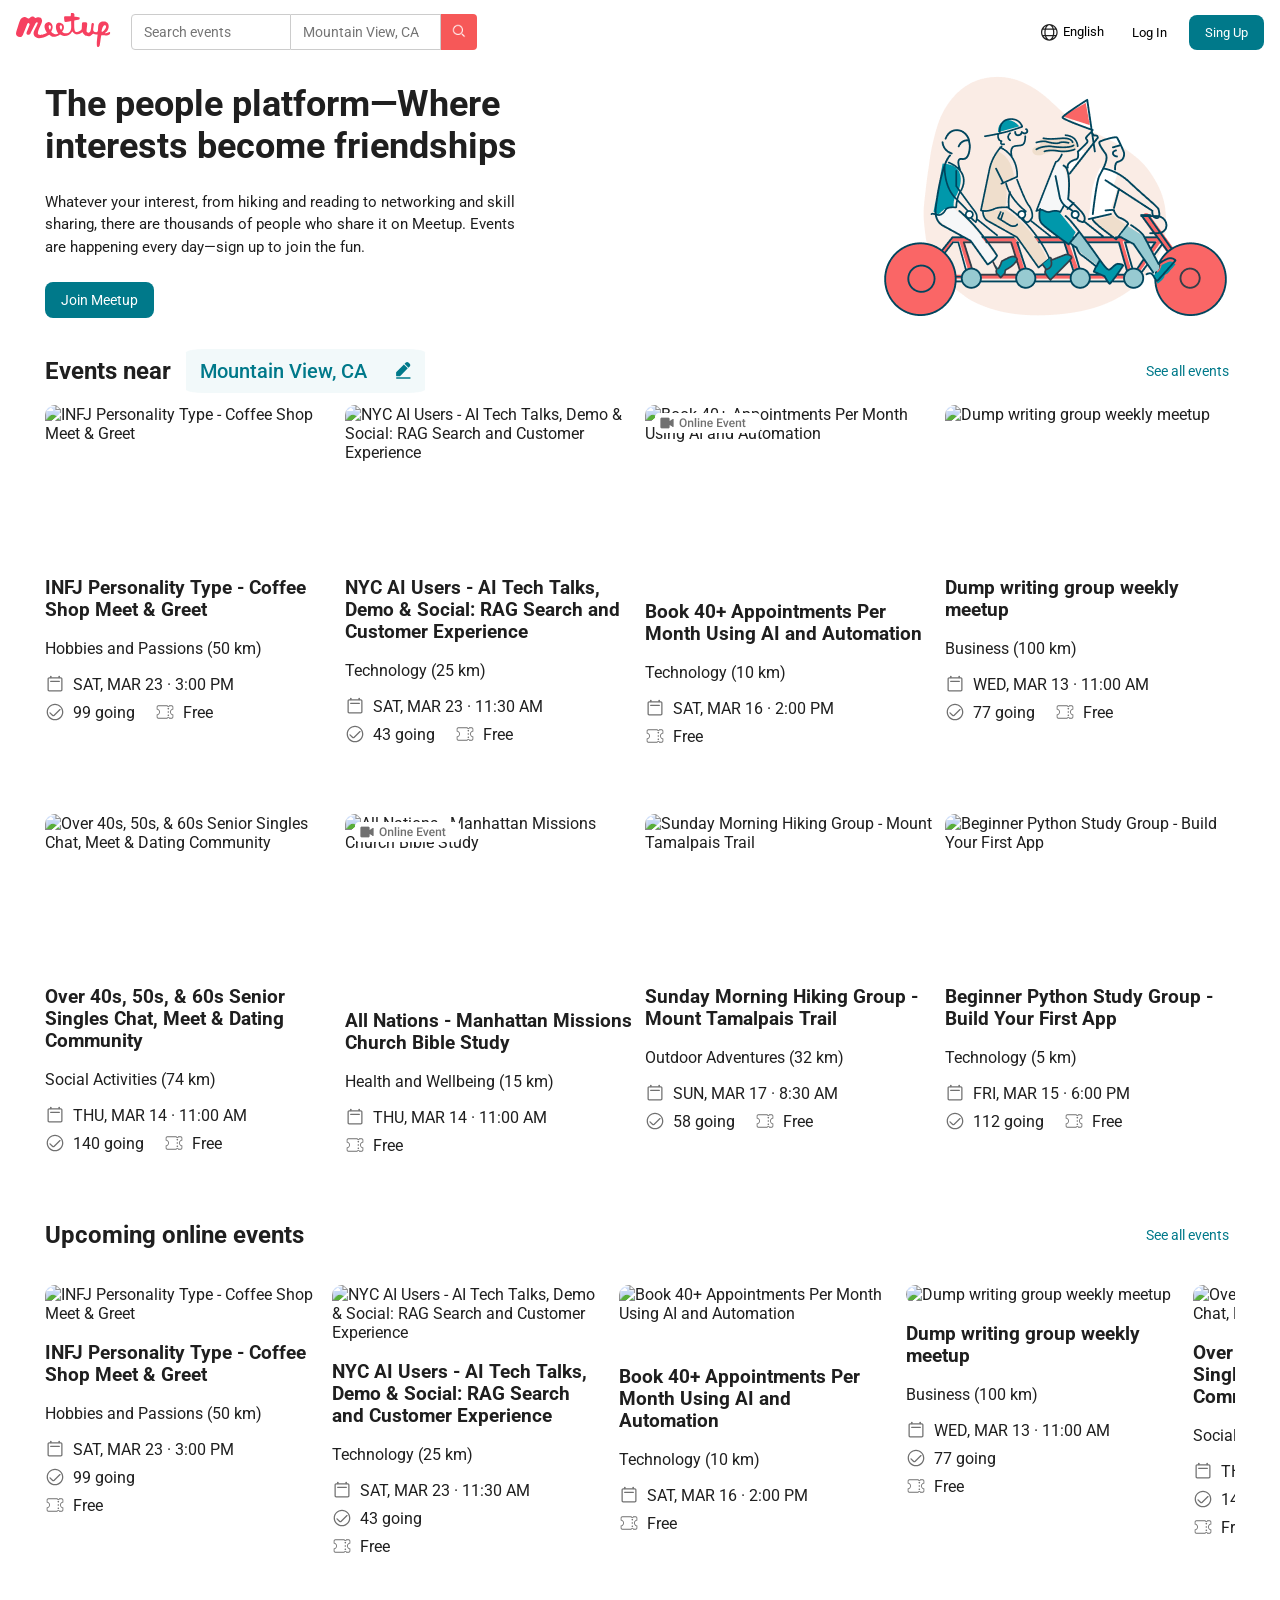
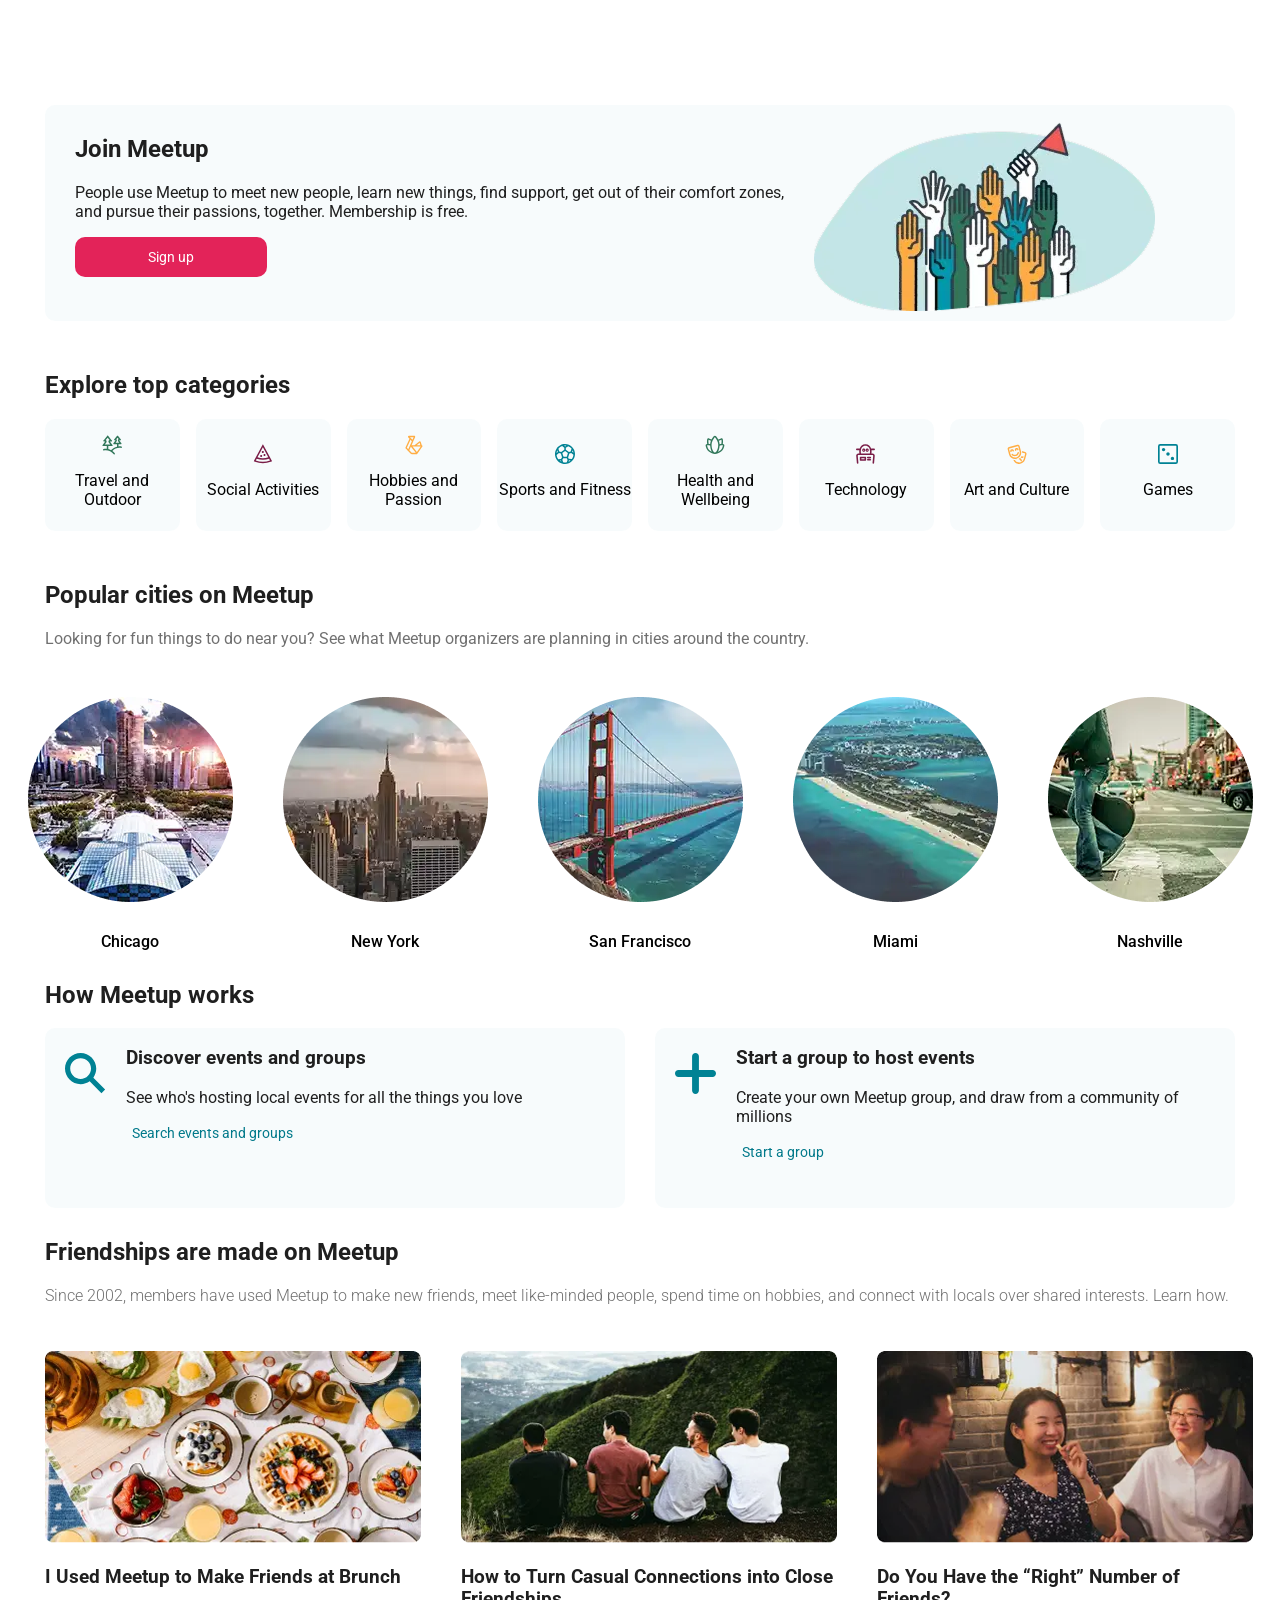
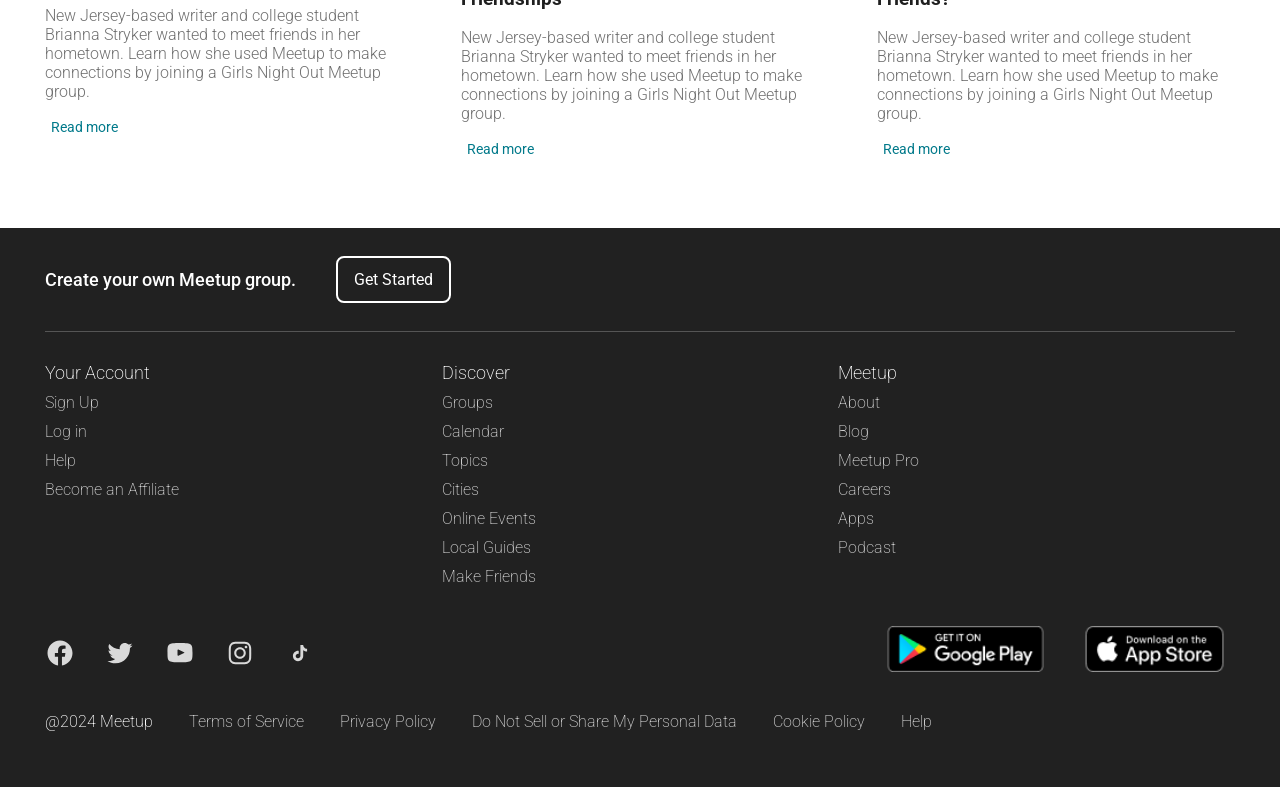
==== commit aaf2f0bf: "update navigation links and enhance event card layout; improve styles for better accessibility" ====
--- a/index.html
+++ b/index.html
@@ -15,7 +15,7 @@
   <body>
     <header>
       <div class="leftside">
-        <img src="assets/icons/SVG.svg" alt="logo" id="logo" />
+        <a href="filterPage.html"><img src="assets/icons/SVG.svg" alt="logo" id="logo" /></a>
         <form class="search-bar">
           <input type="text" name="" id="" placeholder="Search events" />
           <input type="text" name="" id="" placeholder="Mountain View, CA" />
@@ -226,7 +226,6 @@
       </div>
     </footer>
 
-    <script src="scripts/main.js"></script>
     <script type="module" src="scripts/main.js"></script>
   </body>
 </html>
--- a/styles/styles.css
+++ b/styles/styles.css
@@ -160,11 +160,21 @@
   height: 399px;
 }
 .eventsList .event-card .event-card__image {
+  display: block;
   width: 100%;
   height: 153px;
   -o-object-fit: cover;
      object-fit: cover;
   border-radius: 10px;
+}
+.eventsList .event-card .event-card__online {
+  position: relative;
+  top: -145px;
+  left: 10px;
+}
+.eventsList .event-card .info {
+  display: flex;
+  gap: 20px;
 }
 
 .event_list {
@@ -224,6 +234,11 @@
   -o-object-fit: cover;
      object-fit: cover;
   border-radius: 10px;
+}
+.upcommingList .event-card .event-card__online {
+  position: relative;
+  top: -145px;
+  left: 10px;
 }
 
 .joinBox {
@@ -520,7 +535,7 @@
   header .leftside {
     display: contents;
   }
-  header .leftside > img {
+  header .leftside > a {
     order: 1;
   }
   header .rightside {
@@ -657,6 +672,7 @@
   }
   .eventsList .event-card .event-card__image,
   .upcommingList .event-card .event-card__image {
+    display: block;
     grid-column: 1;
     grid-row: 1/5;
     width: 96px;
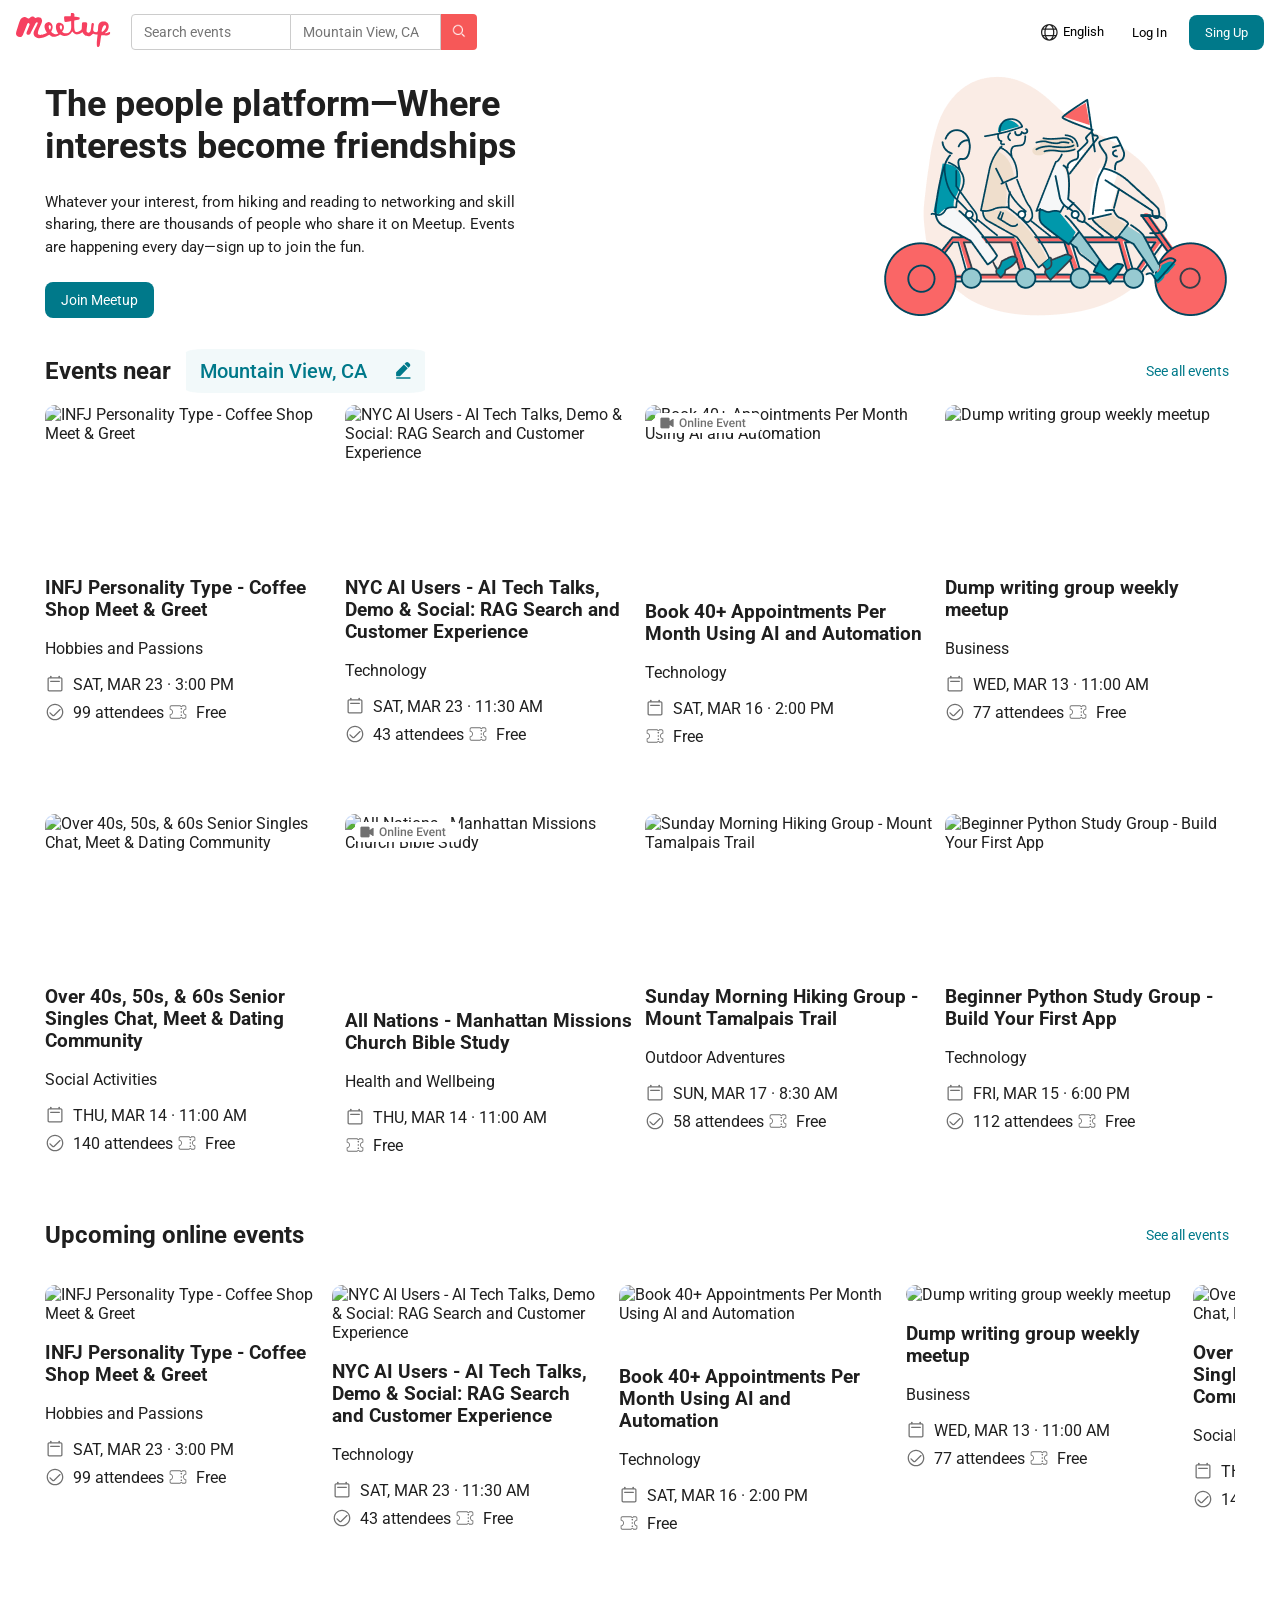
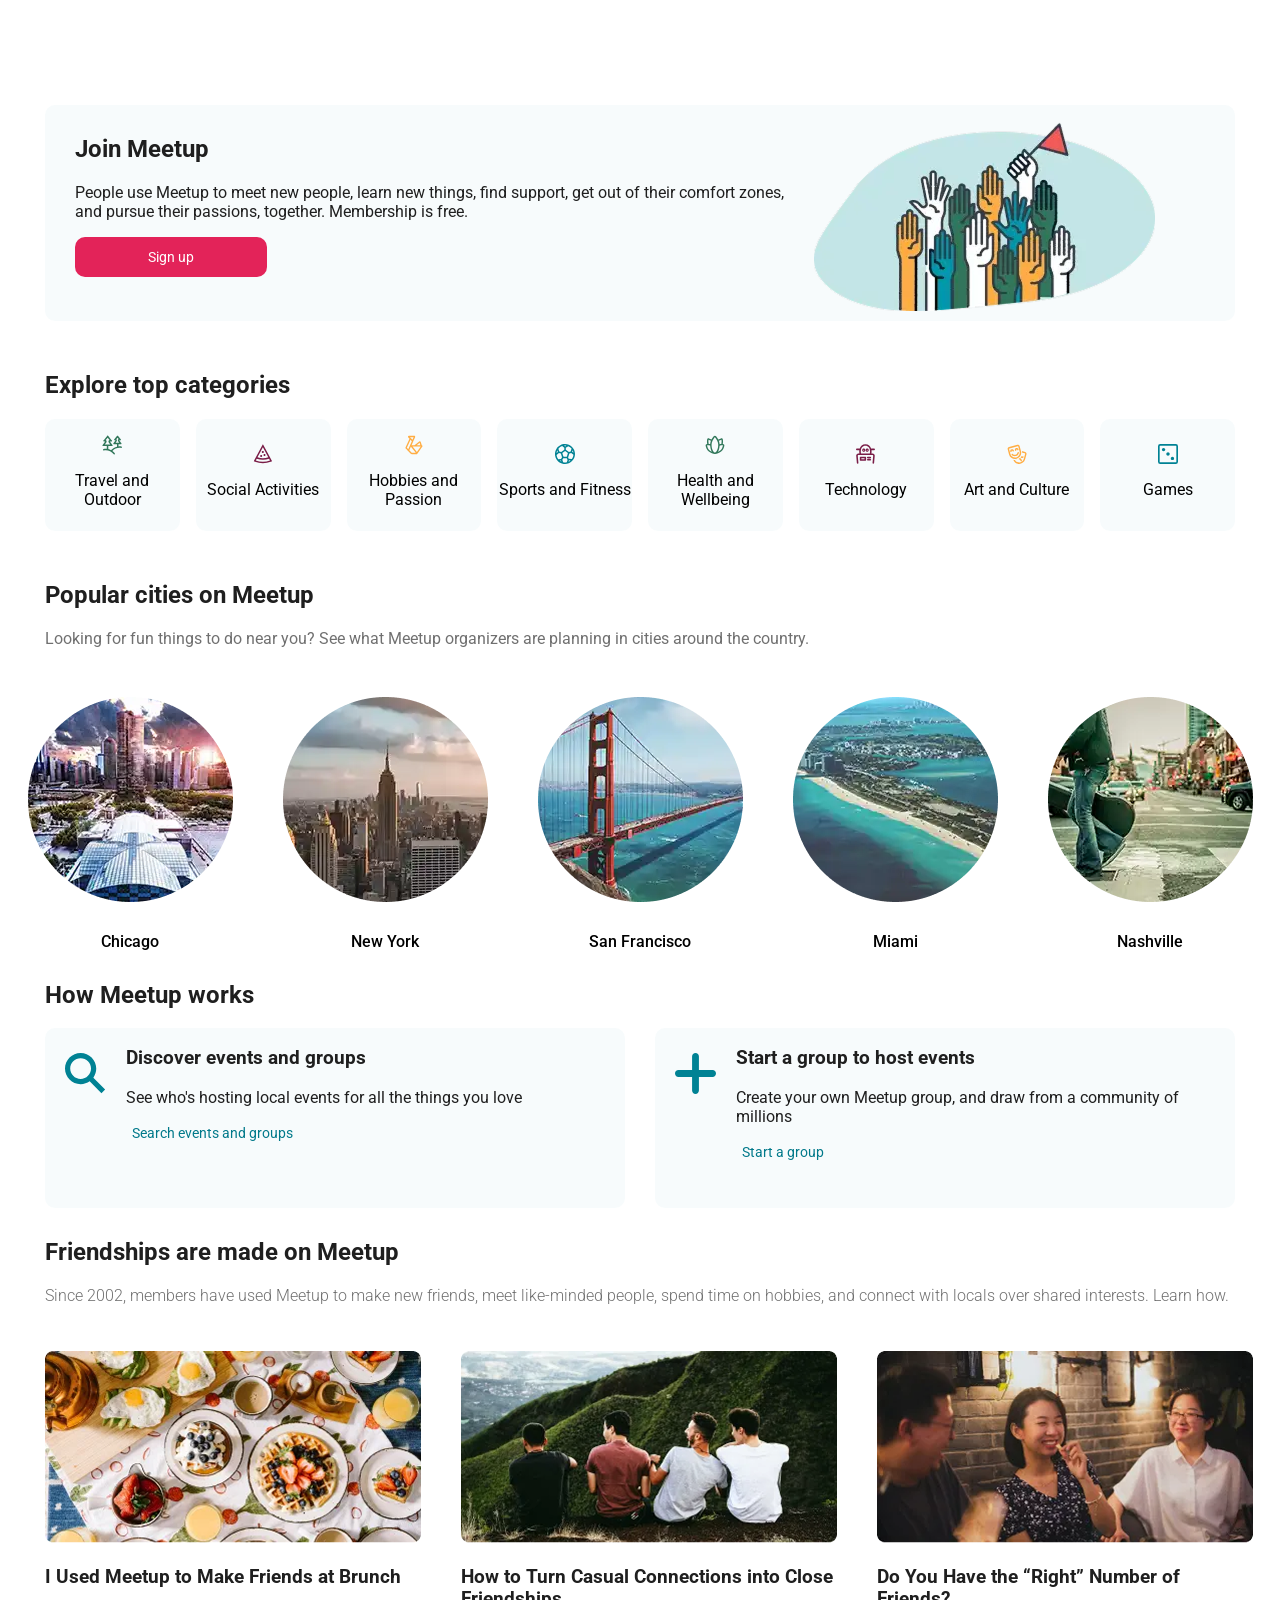
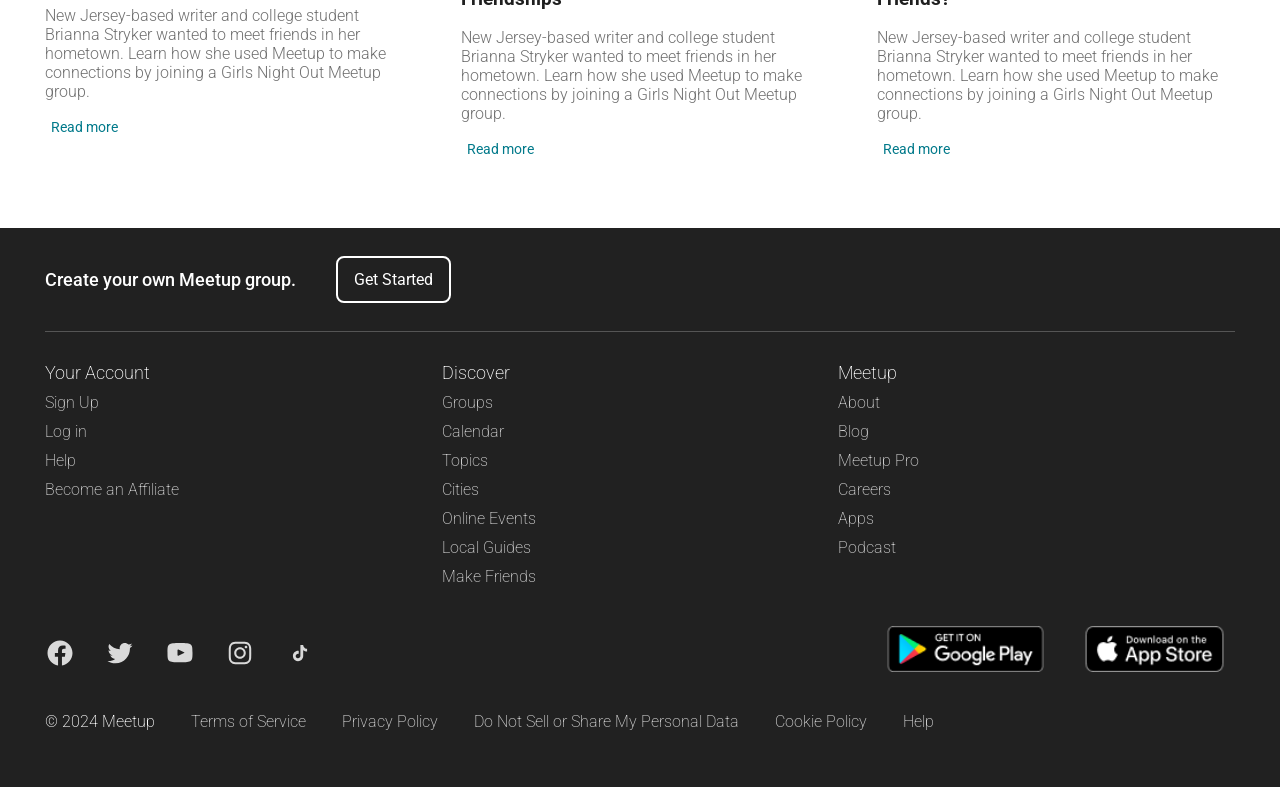
==== commit ab09e7f4: "final commit" ====
--- a/index.html
+++ b/index.html
@@ -216,7 +216,7 @@
       </div>
       <div class="lastList">
         <ul>
-          <li>@2024 Meetup</li>
+          <li>&copy; 2024 Meetup</li>
           <li>Terms of Service</li>
           <li>Privacy Policy</li>
           <li>Do Not Sell or Share My Personal Data</li>
--- a/styles/styles.css
+++ b/styles/styles.css
@@ -1,4 +1,3 @@
-@charset "UTF-8";
 * {
   box-sizing: border-box;
   font-family: "Roboto", sans-serif;
@@ -163,8 +162,7 @@
   display: block;
   width: 100%;
   height: 153px;
-  -o-object-fit: cover;
-     object-fit: cover;
+  object-fit: cover;
   border-radius: 10px;
 }
 .eventsList .event-card .event-card__online {
@@ -172,9 +170,15 @@
   top: -145px;
   left: 10px;
 }
-.eventsList .event-card .info {
-  display: flex;
-  gap: 20px;
+.event-card__info.event-card__attendees,
+.event-card__info.event-card__price {
+  display: inline-flex;
+}
+.event-card__attendees {
+  margin-right: 20px;
+}
+.event-card__type {
+  display: none;
 }
 
 .event_list {
@@ -231,8 +235,7 @@
 .upcommingList .event-card .event-card__image {
   width: 100%;
   height: 153px;
-  -o-object-fit: cover;
-     object-fit: cover;
+  object-fit: cover;
   border-radius: 10px;
 }
 .upcommingList .event-card .event-card__online {
@@ -493,7 +496,6 @@
   font-weight: 700;
 }
 
-/* вкладка "Events" */
 .events > h3 {
   display: inline-block;
   margin: 0 0 16px;
@@ -508,7 +510,6 @@
   max-width: 592px;
 }
 
-/* Адаптив */
 @media (max-width: 1024px) {
   .map-card {
     width: 240px;
@@ -520,17 +521,164 @@
 @media (max-width: 768px) {
   .map-card {
     display: none;
-  } /* в мобильном макете карты нет */
+  }
+}
+@media (max-width: 1240px) {
+  main {
+    padding: 0 24px;
+  }
+  .cities_box {
+    gap: 24px;
+  }
+  .city_card {
+    flex: 1;
+    min-width: 0;
+  }
+  .city_card img {
+    width: 100%;
+    max-width: 205px;
+    height: auto;
+  }
+  .two_box_section {
+    gap: 24px;
+  }
+  .container {
+    flex: 1;
+    width: auto;
+  }
+  .frendshipsPosts {
+    gap: 24px;
+  }
+  .frendshipsPosts .post {
+    flex: 1;
+    min-width: 0;
+  }
+  .frendshipsPosts .post img {
+    width: 100%;
+    height: auto;
+    aspect-ratio: 2/1;
+    object-fit: cover;
+  }
+  .frendshipsPosts .post p {
+    width: auto;
+  }
+  footer {
+    height: auto;
+    padding: 0 24px 32px;
+  }
+  .lastList ul {
+    flex-wrap: wrap;
+    gap: 12px 36px;
+  }
+}
+@media (min-width: 768px) and (max-width: 1024px) {
+  header .rightside {
+    gap: 10px;
+  }
+  .search-bar input:first-child {
+    width: 140px;
+  }
+  .search-bar input:nth-child(2) {
+    width: 120px;
+  }
+  .mainBlock {
+    gap: 32px;
+    padding-top: 24px;
+  }
+  .mainBlock .textButtonBlock,
+  .mainBlock .imageBox {
+    flex: 1;
+  }
+  .mainBlock h1 {
+    font-size: 30px;
+  }
+  .eventsList {
+    grid-template-columns: repeat(3, 1fr);
+    grid-template-rows: none;
+    gap: 24px 16px;
+    height: auto;
+  }
+  .eventsList .event-card {
+    height: auto;
+  }
+  .eventsList .event-card:nth-child(n+7) {
+    display: none;
+  }
+  .joinBox {
+    align-items: center;
+    gap: 24px;
+    max-height: none;
+    padding: 24px 30px;
+  }
+  .joinBox > img {
+    max-width: 40%;
+    height: auto;
+  }
+  .boxes,
+  .cities_box {
+    flex-wrap: wrap;
+    gap: 16px 24px;
+  }
+  .two_box_section {
+    gap: 20px;
+  }
+  .container {
+    flex: 1;
+    width: auto;
+    height: auto;
+    padding-bottom: 20px;
+  }
+  .cities_box {
+    flex-wrap: nowrap;
+    gap: 16px;
+  }
+  .city_card {
+    flex: 1;
+    max-width: 160px;
+    width: auto;
+    height: auto;
+    margin-top: 24px;
+  }
+  .city_card img {
+    width: 100%;
+    height: auto;
+  }
+  .city_card p {
+    margin-top: 16px;
+  }
+  .frendshipsPosts {
+    gap: 16px;
+    margin-bottom: 48px;
+  }
+  .frendshipsPosts .post h3 {
+    font-size: 16px;
+  }
+  .frendshipsPosts .post p {
+    font-size: 14px;
+  }
+  .first_footerBlock {
+    gap: 24px;
+  }
+  .second_footerBlock li {
+    font-size: 14px;
+  }
+  .second_footerBlock li:first-child {
+    font-size: 16px;
+  }
+  .footer_socialMedia {
+    flex-wrap: wrap;
+    gap: 24px;
+  }
+  .footer_socialMedia ul {
+    gap: 20px;
+  }
 }
 @media (max-width: 767px) {
-  /* ---------- header ---------- */
   header {
     height: auto;
     flex-wrap: wrap;
     row-gap: 12px;
     padding: 12px 16px;
-    /* .leftside "растворяем" (display: contents), чтобы логотип, правые кнопки
-       и поиск стали соседями: логотип и кнопки в первой строке, поиск во второй */
   }
   header .leftside {
     display: contents;
@@ -552,9 +700,6 @@
     min-width: 0;
     height: 40px;
   }
-  .search-bar {
-    /* поле города на мобильной версии скрыто */
-  }
   .search-bar input:nth-child(2) {
     display: none;
   }
@@ -562,14 +707,18 @@
     width: 40px;
     height: 40px;
   }
-  /* ---------- общие отступы и заголовки ---------- */
   main {
+    max-width: 560px;
     padding: 0 16px;
+  }
+  .categories,
+  .instruction {
+    text-align: center;
   }
   .eventBar h2,
   .headerUpEvents h2 {
     margin: 0;
-    font-size: 18px;
+    font-size: 24px;
   }
   .joinBox h2,
   .categories h2,
@@ -579,12 +728,12 @@
     margin: 0 0 12px;
     font-size: 18px;
   }
-  /* ---------- hero ---------- */
   .mainBlock {
     flex-direction: column;
-    align-items: flex-start;
+    align-items: center;
     gap: 16px;
     padding-top: 24px;
+    text-align: center;
   }
   .textButtonBlock {
     max-width: 100%;
@@ -597,9 +746,6 @@
     margin: 0;
     font-size: 12px;
   }
-  .textButtonBlock {
-    /* в макете кнопки Join Meetup в hero нет */
-  }
   .textButtonBlock .btn {
     display: none;
   }
@@ -610,23 +756,25 @@
     width: 100%;
     max-width: 260px;
   }
-  /* ---------- Events near / Upcoming online events ---------- */
   .eventBar {
+    justify-content: flex-start;
     margin-top: 32px;
+    margin-bottom: 16px;
   }
   .eventLeft {
     flex-wrap: wrap;
-    gap: 8px 12px;
+    justify-content: flex-start;
+    gap: 8px 14px;
   }
   .eventsAddres {
     width: auto;
-    height: 32px;
+    height: 40px;
     padding: 0 12px;
-    gap: 8px;
+    gap: 24px;
   }
   .eventsAddres p {
     margin: 0;
-    font-size: 14px;
+    font-size: 16px;
   }
   .eventsAddres img {
     width: 16px;
@@ -640,10 +788,10 @@
     margin-top: 40px;
   }
   .headerUpEvents {
-    height: auto;
-    margin-bottom: 8px;
-  }
-  /* оба списка: вертикальная колонка карточек "картинка слева, текст справа" */
+    justify-content: flex-start;
+    height: auto;
+    margin-bottom: 16px;
+  }
   .eventsList,
   .upcommingList {
     display: flex;
@@ -655,16 +803,14 @@
   .eventsList .event-card,
   .upcommingList .event-card {
     display: grid;
-    grid-template-columns: 96px 1fr;
-    -moz-column-gap: 12px;
-         column-gap: 12px;
+    grid-template-columns: 130px 1fr;
+    column-gap: 16px;
     align-content: start;
     flex-shrink: 0;
     width: 100%;
     height: auto;
-    padding: 12px 0;
-    border-top: 1px solid #e6e6e6;
-    /* на мобильной версии показываем только первые три карточки */
+    padding: 16px 0;
+    border-bottom: 1px solid #e6e6e6;
   }
   .eventsList .event-card:nth-child(n+4),
   .upcommingList .event-card:nth-child(n+4) {
@@ -674,54 +820,66 @@
   .upcommingList .event-card .event-card__image {
     display: block;
     grid-column: 1;
-    grid-row: 1/5;
-    width: 96px;
-    height: 64px;
+    grid-row: 1 / 5;
+    width: 130px;
+    height: auto;
+    aspect-ratio: 16 / 9;
     border-radius: 8px;
   }
-  .eventsList .event-card,
-  .upcommingList .event-card {
-    /* дата идёт первой, как в макете */
-  }
-  .eventsList .event-card .event-card__category + .event-card__info,
-  .upcommingList .event-card .event-card__category + .event-card__info {
+  .eventsList .event-card .event-card__online,
+  .upcommingList .event-card .event-card__online,
+  .eventsList .event-card .event-card__price,
+  .upcommingList .event-card .event-card__price,
+  .eventsList .event-card .event-card__info img,
+  .upcommingList .event-card .event-card__info img {
+    display: none;
+  }
+  .eventsList .event-card .event-card__date,
+  .upcommingList .event-card .event-card__date {
+    grid-column: 2;
     grid-row: 1;
-    color: #7c6f50;
+    margin: 0 0 6px;
+    color: #7c6a46;
+    font-size: 13px;
     font-weight: 500;
   }
   .eventsList .event-card .event-card__title,
   .upcommingList .event-card .event-card__title {
     grid-column: 2;
     grid-row: 2;
-    margin: 0 0 4px;
-    font-size: 14px;
+    margin: 0 0 6px;
+    font-size: 15px;
+    font-weight: 500;
+    line-height: 1.3;
   }
   .eventsList .event-card .event-card__category,
   .upcommingList .event-card .event-card__category {
     grid-column: 2;
     grid-row: 3;
+    margin: 0 0 4px;
+    color: #707070;
+    font-size: 14px;
+  }
+  .eventsList .event-card .event-card__type,
+  .upcommingList .event-card .event-card__type {
+    grid-column: 2;
+    grid-row: 4;
+    display: flex;
+    align-items: center;
+    gap: 6px;
     margin: 0;
     color: #707070;
-    font-size: 12px;
-  }
-  .eventsList .event-card .event-card__info + .event-card__info,
-  .upcommingList .event-card .event-card__info + .event-card__info {
-    grid-row: 4;
+    font-size: 13px;
+    font-weight: 500;
+  }
+  .eventsList .event-card .event-card__attendees,
+  .upcommingList .event-card .event-card__attendees {
+    grid-column: 2;
+    grid-row: 5;
+    margin: 30px 0 0;
     color: #707070;
-    font-weight: 400;
-  }
-  .eventsList .event-card .event-card__info,
-  .upcommingList .event-card .event-card__info {
-    grid-column: 2;
-    margin: 4px 0 0;
-    font-size: 12px;
-  }
-  .eventsList .event-card .event-card__info img,
-  .upcommingList .event-card .event-card__info img {
-    display: none;
-  }
-  /* ---------- Join Meetup ---------- */
-  /* блок на всю ширину экрана: компенсируем padding у main */
+    font-size: 14px;
+  }
   .joinMeetUp {
     margin: 40px -16px 0;
   }
@@ -729,9 +887,10 @@
     flex-direction: column;
     max-height: none;
     height: auto;
-    padding: 16px;
+    align-items: center;
+    padding: 24px 16px;
     border-radius: 0;
-    /* .boxLeft "растворяем", чтобы поставить картинку между заголовком и текстом */
+    text-align: center;
   }
   .joinBox .boxLeft {
     display: contents;
@@ -755,44 +914,49 @@
     order: 4;
     width: 100%;
   }
-  /* ---------- Explore top categories ---------- */
   .categories {
     margin-top: 40px;
   }
   .boxes {
     flex-wrap: wrap;
-    justify-content: flex-start;
-  }
-  /* ---------- Popular cities ---------- */
+    justify-content: center;
+    gap: 12px;
+  }
+  .boxes .box {
+    width: calc(50% - 6px);
+    max-width: 160px;
+  }
   .cities {
     margin-top: 40px;
   }
   .cities .citiesBox_text {
     margin: 0;
     font-size: 12px;
+    line-height: 2;
   }
   .cities_box {
-    flex-wrap: wrap;
-    justify-content: center;
-    gap: 0 16px;
+    display: grid;
+    grid-template-columns: repeat(2, 1fr);
+    gap: 24px 24px;
+    margin-top: 8px;
   }
   .city_card {
-    width: 155px;
-    height: auto;
-    margin-top: 24px;
+    width: auto;
+    height: auto;
+    margin-top: 0;
   }
   .city_card img {
-    width: 155px;
-    height: 155px;
+    width: 100%;
+    max-width: 210px;
+    height: auto;
+    aspect-ratio: 1;
     border-radius: 50%;
-    -o-object-fit: cover;
-       object-fit: cover;
+    object-fit: cover;
   }
   .city_card p {
-    margin: 12px 0 0;
-    font-size: 14px;
-  }
-  /* ---------- How Meetup works ---------- */
+    margin: 20px 0 0;
+    font-size: 16px;
+  }
   .instruction {
     margin-top: 40px;
   }
@@ -804,6 +968,7 @@
     width: 100%;
     height: auto;
     padding-bottom: 16px;
+    text-align: left;
   }
   .container img {
     flex-shrink: 0;
@@ -828,7 +993,6 @@
     font-size: 12px;
     font-weight: 500;
   }
-  /* ---------- Friendships ---------- */
   .frendships {
     margin-top: 40px;
   }
@@ -848,8 +1012,7 @@
     width: 100%;
     height: auto;
     aspect-ratio: 2/1;
-    -o-object-fit: cover;
-       object-fit: cover;
+    object-fit: cover;
     border-radius: 8px;
   }
   .frendshipsPosts .post h3 {
@@ -866,29 +1029,62 @@
     font-size: 12px;
     font-weight: 500;
   }
-  /* ---------- footer (макета для мобильной версии не было, сделано базово) ---------- */
   footer {
     height: auto;
-    padding: 0 16px 24px;
+    padding: 24px 16px 40px;
   }
   .first_footerBlock {
-    flex-wrap: wrap;
+    justify-content: space-between;
     gap: 16px;
+    padding: 0;
+    border-bottom: 0;
+  }
+  .first_footerBlock p {
+    font-size: 16px;
+  }
+  .first_footerBlock button {
+    flex-shrink: 0;
+    padding: 12px 16px;
   }
   .second_footerBlock {
-    flex-direction: column;
-    gap: 24px;
+    gap: 8px;
+    margin-top: 32px;
+    padding-top: 30px;
+    border-top: 1px solid #555;
+  }
+  .second_footerBlock li {
+    margin-bottom: 14px;
+    font-size: 14px;
+  }
+  .second_footerBlock li:first-child {
+    margin-bottom: 16px;
+    font-size: 16px;
   }
   .footer_socialMedia {
     flex-direction: column;
     align-items: flex-start;
-    gap: 24px;
+    margin-top: 24px;
+  }
+  .footer_socialMedia::before {
+    content: "Follow us";
+    margin-bottom: 20px;
+    font-size: 16px;
   }
   .footer_socialMedia ul {
-    gap: 20px;
-  }
-  .lastList ul {
-    flex-wrap: wrap;
-    gap: 12px 24px;
-  }
-}/*# sourceMappingURL=styles.css.map */+    gap: 50px;
+  }
+  .footer_socialMedia .apps {
+    display: none;
+  }
+  .lastList {
+    margin-top: 60px;
+  }
+  .lastList li {
+    color: white;
+  }
+  .lastList li:not(:first-child) {
+    display: none;
+  }
+}
+
+/*# sourceMappingURL=styles.css.map */
